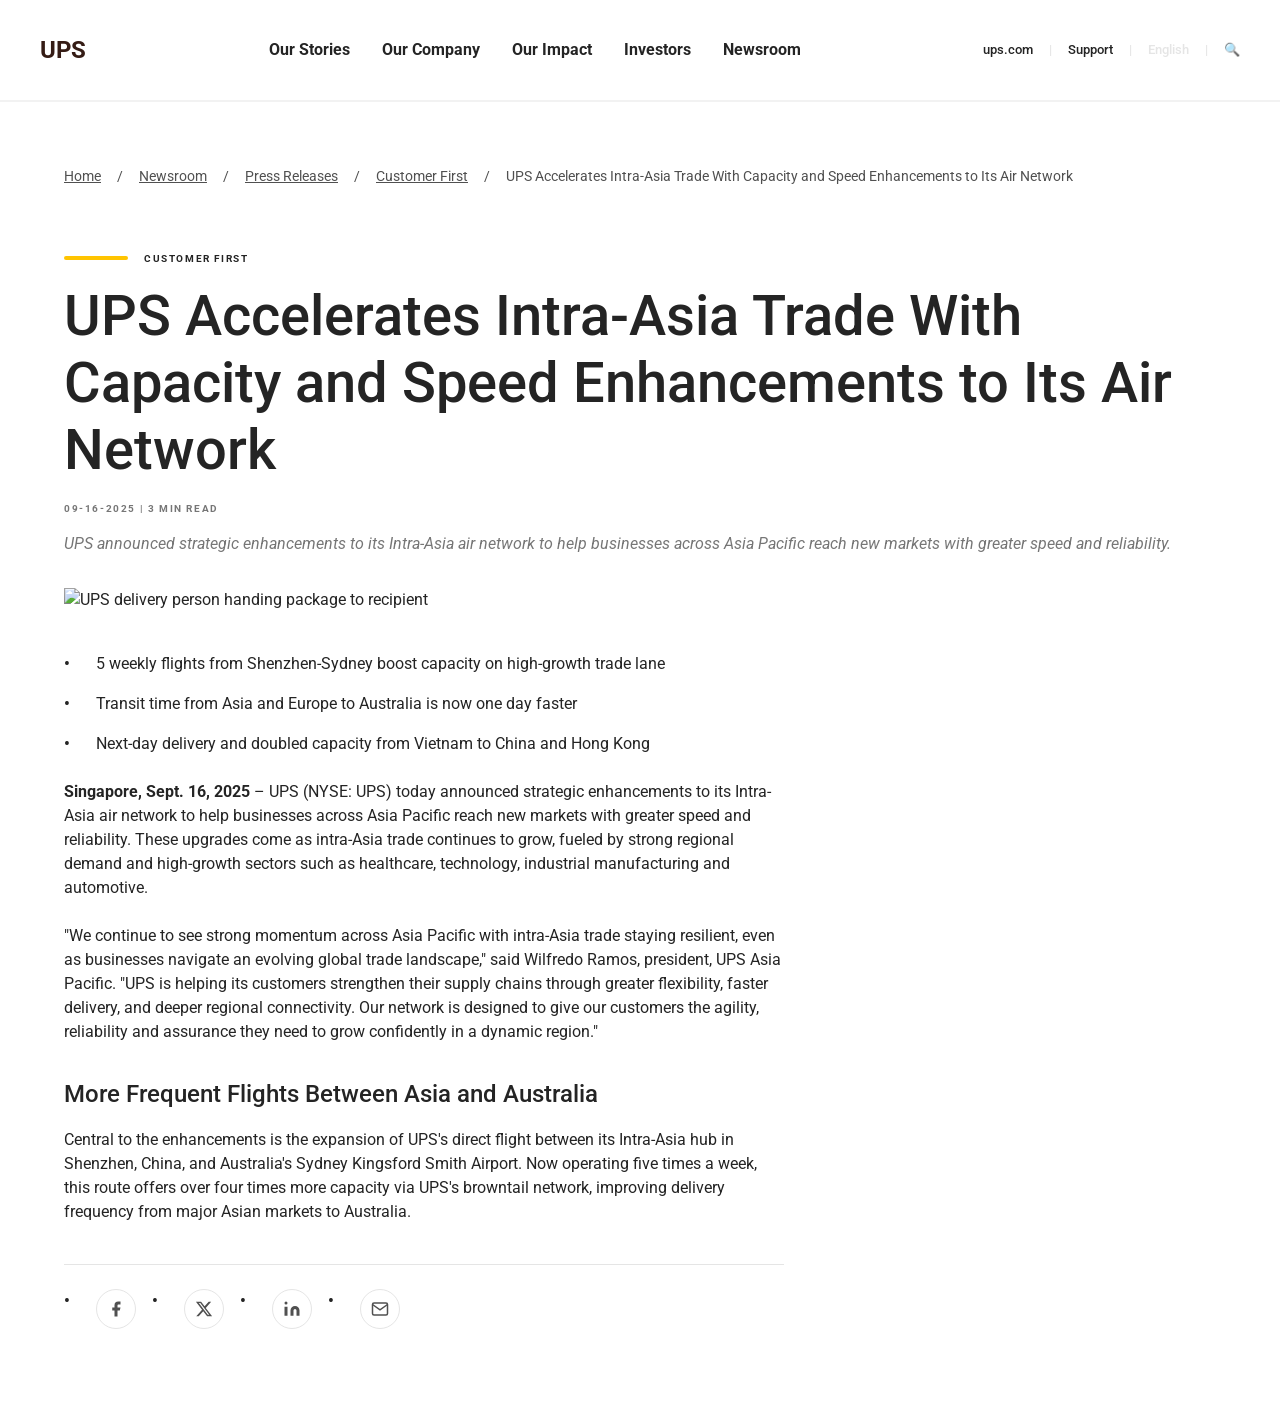
==== html/index.html @ bc6da92c "initial commit" ====
<!DOCTYPE html>
<html lang="en">
<head>
  <meta charset="UTF-8">
  <meta name="viewport" content="width=device-width, initial-scale=1">
  <title>UPS Accelerates Intra-Asia Trade With Capacity and Speed Enhancements to Its Air Network</title>
  <link rel="preconnect" href="https://fonts.googleapis.com">
  <link rel="preconnect" href="https://fonts.gstatic.com" crossorigin>
  <link href="https://fonts.googleapis.com/css2?family=Roboto:wght@400;500;700&display=swap" rel="stylesheet">
  <style>
    :root {
      --bg: #fff;
      --light: #f2f2f2;
      --text: #242424;
      --muted: #767676;
      --dark: #505050;
      --link: #426da9;
      --gold: #ffc400;
      --border: #e5e5e5;
      --max-width: 1200px;
      --spacing-s: 16px;
      --spacing-m: 24px;
      --spacing-l: 32px;
      --spacing-xl: 40px;
      --spacing-4xl: 80px;
    }

    * { box-sizing: border-box; }
    body {
      margin: 0;
      font-family: 'Roboto', sans-serif;
      font-size: 16px;
      line-height: 1.5;
      color: var(--text);
    }

    /* Header */
    .header {
      background: var(--bg);
      border-bottom: 2px solid var(--light);
      padding: 0 var(--spacing-m);
    }
    .header-inner {
      max-width: var(--max-width);
      margin: 0 auto;
      display: flex;
      align-items: center;
      justify-content: space-between;
      height: 100px;
    }
    .logo-link { text-decoration: none; color: inherit; display: flex; align-items: center; }
    .header-logo { height: 60px; display: block; }
    .logo-fallback { font-family: inherit; min-height: 60px; align-items: center; }
    .nav-main {
      display: flex;
      gap: var(--spacing-l);
      list-style: none;
      margin: 0;
      padding: 0;
      font-weight: 700;
      font-size: 16px;
    }
    .nav-main a {
      color: inherit;
      text-decoration: none;
    }
    .nav-main a:hover { color: var(--link); }
    .nav-tools {
      display: flex;
      align-items: center;
      gap: var(--spacing-s);
      font-size: 13px;
      font-weight: 500;
    }
    .nav-tools a { color: var(--text); text-decoration: none; }
    .nav-tools a:hover { color: var(--link); }
    .nav-tools span { color: var(--border); }

    /* Main content */
    main {
      max-width: var(--max-width);
      margin: 0 auto;
      padding: var(--spacing-l) var(--spacing-m) var(--spacing-4xl);
    }

    /* Breadcrumb */
    .breadcrumb {
      padding: var(--spacing-l) 0 var(--spacing-s);
      font-size: 14px;
      color: var(--dark);
    }
    .breadcrumb ol {
      list-style: none;
      margin: 0;
      padding: 0;
      display: flex;
      flex-wrap: wrap;
      align-items: center;
      gap: 0;
    }
    .breadcrumb li + li::before {
      content: '/';
      margin: 0 var(--spacing-s);
      color: var(--dark);
    }
    .breadcrumb a { color: var(--dark); text-decoration: underline; }
    .breadcrumb .active { color: var(--dark); }

    /* Article header */
    .article-header {
      margin-top: var(--spacing-xl);
    }
    .article-eyebrow {
      margin-bottom: var(--spacing-s);
    }
    .article-eyebrow a {
      display: inline-flex;
      align-items: center;
      gap: var(--spacing-s);
      font-size: 10px;
      font-weight: 700;
      letter-spacing: 1.6px;
      text-transform: uppercase;
      color: var(--text);
      text-decoration: none;
    }
    .article-eyebrow a::before {
      content: '';
      width: 64px;
      height: 4px;
      background: var(--gold);
      border-radius: 5px;
    }
    .article-title {
      font-size: 56px;
      font-weight: 500;
      line-height: 1.2;
      margin: 0 0 var(--spacing-s);
    }
    .article-byline {
      font-size: 10px;
      font-weight: 700;
      letter-spacing: 1.6px;
      text-transform: uppercase;
      color: var(--muted);
      margin-bottom: var(--spacing-s);
    }
    .article-subtitle {
      font-size: 16px;
      font-style: italic;
      color: var(--muted);
      margin-bottom: var(--spacing-l);
    }
    .article-hero {
      margin-top: var(--spacing-l);
    }
    .article-hero img {
      width: 100%;
      height: auto;
      display: block;
    }

    /* Article body */
    .article-body {
      margin-top: var(--spacing-xl);
      max-width: 720px;
    }
    .article-body ul {
      list-style: none;
      padding: 0;
      margin: 0 0 var(--spacing-m);
    }
    .article-body ul li {
      position: relative;
      padding-left: var(--spacing-l);
      margin-bottom: var(--spacing-s);
    }
    .article-body ul li::before {
      content: '•';
      position: absolute;
      left: 0;
      font-weight: bold;
      color: var(--text);
    }
    .article-body p {
      margin: 0 0 var(--spacing-m);
    }
    .article-body h3 {
      font-size: 24px;
      font-weight: 500;
      margin: var(--spacing-l) 0 var(--spacing-s);
    }
    .article-body a {
      color: var(--link);
      text-decoration: none;
    }
    .article-body a:hover { text-decoration: underline; }

    /* Social share */
    .social-share {
      margin-top: var(--spacing-xl);
      padding-top: var(--spacing-m);
      border-top: 1px solid var(--border);
    }
    .social-share ul {
      list-style: none;
      margin: 0;
      padding: 0;
      display: flex;
      gap: var(--spacing-s);
    }
    .social-share a {
      display: flex;
      align-items: center;
      justify-content: center;
      width: 40px;
      height: 40px;
      border-radius: 50%;
      border: 1px solid var(--border);
      color: var(--dark);
      text-decoration: none;
    }
    .social-share svg { flex-shrink: 0; }
    .social-share a:hover {
      background: var(--light);
      color: var(--text);
    }

    @media (max-width: 991px) {
      .breadcrumb { display: none; }
      .article-title { font-size: 36px; line-height: 1.2; }
      .nav-main { display: none; }
    }
  </style>
</head>
<body>
  <header class="header">
    <div class="header-inner">
      <a href="/" aria-label="UPS Home" class="logo-link">
        <img class="header-logo" src="https://about.ups.com/content/dam/upsstories/images/ups-logo.svg" alt="UPS" onerror="this.style.display='none'; this.nextElementSibling.style.display='flex';">
        <span class="logo-fallback" style="display:none; align-items:center; font-weight:700; font-size:24px; color:#351c15;">UPS</span>
      </a>
      <nav>
        <ul class="nav-main">
          <li><a href="/our-stories">Our Stories</a></li>
          <li><a href="/our-company">Our Company</a></li>
          <li><a href="/our-impact">Our Impact</a></li>
          <li><a href="/investors">Investors</a></li>
          <li><a href="/newsroom">Newsroom</a></li>
        </ul>
      </nav>
      <div class="nav-tools">
        <a href="https://www.ups.com">ups.com</a>
        <span>|</span>
        <a href="/support">Support</a>
        <span>|</span>
        <span>English</span>
        <span>|</span>
        <a href="/search" aria-label="Search">🔍</a>
      </div>
    </div>
  </header>

  <main>
    <nav class="breadcrumb" aria-label="Breadcrumb">
      <ol>
        <li><a href="/">Home</a></li>
        <li><a href="/newsroom">Newsroom</a></li>
        <li><a href="/newsroom/press-releases">Press Releases</a></li>
        <li><a href="/newsroom/press-releases/customer-first">Customer First</a></li>
        <li class="active">UPS Accelerates Intra-Asia Trade With Capacity and Speed Enhancements to Its Air Network</li>
      </ol>
    </nav>

    <article>
      <header class="article-header">
        <div class="article-eyebrow">
          <a href="/newsroom/press-releases/customer-first">Customer First</a>
        </div>
        <h1 class="article-title">UPS Accelerates Intra-Asia Trade With Capacity and Speed Enhancements to Its Air Network</h1>
        <p class="article-byline">09-16-2025 | 3 Min Read</p>
        <p class="article-subtitle">UPS announced strategic enhancements to its Intra-Asia air network to help businesses across Asia Pacific reach new markets with greater speed and reliability.</p>
        <div class="article-hero">
          <img src="https://about.ups.com/content/dam/upsstories/images/newsroom/press-releases/customer-first/ups-accelerates-intra-asia-trade-with-capacity-and-speed-enhancements-to-its-air-network/HK9240-1440x752.jpg" alt="UPS delivery person handing package to recipient">
        </div>
      </header>

      <div class="article-body">
        <ul>
          <li>5 weekly flights from Shenzhen-Sydney boost capacity on high-growth trade lane</li>
          <li>Transit time from Asia and Europe to Australia is now one day faster</li>
          <li>Next-day delivery and doubled capacity from Vietnam to China and Hong Kong</li>
        </ul>

        <p><strong>Singapore, Sept. 16, 2025</strong> – UPS (NYSE: UPS) today announced strategic enhancements to its Intra-Asia air network to help businesses across Asia Pacific reach new markets with greater speed and reliability. These upgrades come as intra-Asia trade continues to grow, fueled by strong regional demand and high-growth sectors such as healthcare, technology, industrial manufacturing and automotive.</p>

        <p>"We continue to see strong momentum across Asia Pacific with intra-Asia trade staying resilient, even as businesses navigate an evolving global trade landscape," said Wilfredo Ramos, president, UPS Asia Pacific. "UPS is helping its customers strengthen their supply chains through greater flexibility, faster delivery, and deeper regional connectivity. Our network is designed to give our customers the agility, reliability and assurance they need to grow confidently in a dynamic region."</p>

        <h3>More Frequent Flights Between Asia and Australia</h3>
        <p>Central to the enhancements is the expansion of UPS's direct flight between its Intra-Asia hub in Shenzhen, China, and Australia's Sydney Kingsford Smith Airport. Now operating five times a week, this route offers over four times more capacity via UPS's browntail network, improving delivery frequency from major Asian markets to Australia.</p>

        <div class="social-share">
          <ul>
            <li><a href="#" aria-label="Share on Facebook" class="icon-facebook">
              <svg xmlns="http://www.w3.org/2000/svg" width="18" height="18" viewBox="0 0 24 24" fill="currentColor"><path d="M18 2h-3a5 5 0 0 0-5 5v3H7v4h3v8h4v-8h3l1-4h-4V7a1 1 0 0 1 1-1h3z"/></svg>
            </a></li>
            <li><a href="#" aria-label="Share on X" class="icon-x">
              <svg xmlns="http://www.w3.org/2000/svg" width="18" height="18" viewBox="0 0 24 24" fill="currentColor"><path d="M18.244 2.25h3.308l-7.227 8.26 8.502 11.24H16.17l-5.214-6.817L4.99 21.75H1.68l7.73-8.835L1.254 2.25H8.08l4.713 6.231zm-1.161 17.52h1.833L7.084 4.126H5.117z"/></svg>
            </a></li>
            <li><a href="#" aria-label="Share on LinkedIn" class="icon-linkedin">
              <svg xmlns="http://www.w3.org/2000/svg" width="18" height="18" viewBox="0 0 24 24" fill="currentColor"><path d="M16 8a6 6 0 0 1 6 6v7h-4v-7a2 2 0 0 0-2-2 2 2 0 0 0-2 2v7h-4v-7a6 6 0 0 1 6-6zM2 9h4v12H2zM4 6a2 2 0 1 0 0-4 2 2 0 0 0 0 4z"/></svg>
            </a></li>
            <li><a href="#" aria-label="Share via email" class="icon-email">
              <svg xmlns="http://www.w3.org/2000/svg" width="18" height="18" viewBox="0 0 24 24" fill="none" stroke="currentColor" stroke-width="2"><path d="M4 4h16c1.1 0 2 .9 2 2v12c0 1.1-.9 2-2 2H4c-1.1 0-2-.9-2-2V6c0-1.1.9-2 2-2z"/><polyline points="22,6 12,13 2,6"/></svg>
            </a></li>
          </ul>
        </div>
      </div>
    </article>
  </main>
</body>
</html>
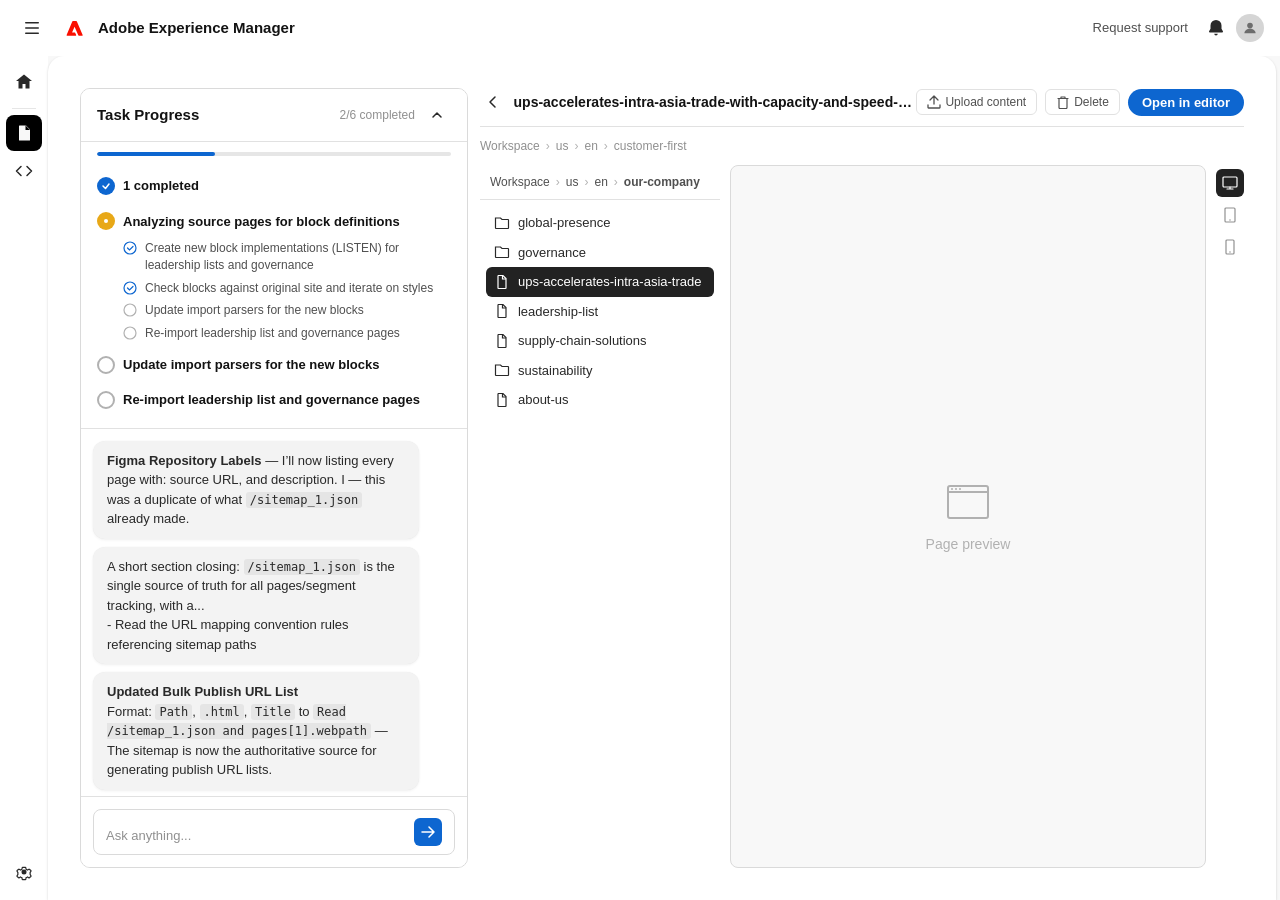
==== commit 27c7686d: "Update 2 files Automated migration updates generated by Experience Modernization Agent.  Changed fil" ====
--- a/html/index.html
+++ b/html/index.html
@@ -2,321 +2,976 @@
 <html lang="en">
 <head>
   <meta charset="UTF-8">
-  <meta name="viewport" content="width=device-width, initial-scale=1">
-  <title>UPS Accelerates Intra-Asia Trade With Capacity and Speed Enhancements to Its Air Network</title>
-  <link rel="preconnect" href="https://fonts.googleapis.com">
-  <link rel="preconnect" href="https://fonts.gstatic.com" crossorigin>
-  <link href="https://fonts.googleapis.com/css2?family=Roboto:wght@400;500;700&display=swap" rel="stylesheet">
+  <meta name="viewport" content="width=device-width, initial-scale=1.0">
+  <title>Adobe Experience Manager</title>
   <style>
+    /* ======================================================
+       ExMod Console UI Prototype
+       Spectrum design tokens + shell layout
+       ====================================================== */
+
+    /* --- Spectrum Design Tokens (Light Theme) --- */
     :root {
-      --bg: #fff;
-      --light: #f2f2f2;
-      --text: #242424;
-      --muted: #767676;
-      --dark: #505050;
-      --link: #426da9;
-      --gold: #ffc400;
-      --border: #e5e5e5;
-      --max-width: 1200px;
-      --spacing-s: 16px;
-      --spacing-m: 24px;
-      --spacing-l: 32px;
-      --spacing-xl: 40px;
-      --spacing-4xl: 80px;
-    }
-
-    * { box-sizing: border-box; }
-    body {
-      margin: 0;
-      font-family: 'Roboto', sans-serif;
-      font-size: 16px;
+      /* Gray scale */
+      --spectrum-gray-50: #fff;
+      --spectrum-gray-75: #fdfdfd;
+      --spectrum-gray-100: #f8f8f8;
+      --spectrum-gray-200: #e6e6e6;
+      --spectrum-gray-300: #d5d5d5;
+      --spectrum-gray-400: #b1b1b1;
+      --spectrum-gray-500: #909090;
+      --spectrum-gray-600: #6d6d6d;
+      --spectrum-gray-700: #464646;
+      --spectrum-gray-800: #222;
+      --spectrum-gray-900: #000;
+
+      /* Semantic aliases */
+      --bg-default: var(--spectrum-gray-100);
+      --bg-surface: var(--spectrum-gray-50);
+      --text-primary: #292929;
+      --text-secondary: #505050;
+      --text-bold: #131313;
+      --text-muted: var(--spectrum-gray-500);
+      --border-default: #e1e1e1;
+      --border-light: #dadada;
+      --icon-primary: #292929;
+      --icon-muted: var(--spectrum-gray-600);
+
+      /* Accent */
+      --accent-blue: #0d66d0;
+      --accent-blue-hover: #0b5ab8;
+      --accent-blue-light: #e5f0fe;
+      --accent-blue-medium: #cbe2fe;
+
+      /* Chat */
+      --chat-ai-bg: #f3f3f3;
+      --chat-user-bg: #cbe2fe;
+      --task-completed-bg: #e5f0fe;
+
+      /* Font */
+      --font-sans: "Adobe Clean", "Source Sans Pro", -apple-system, BlinkMacSystemFont, "Segoe UI", Roboto, Ubuntu, "Trebuchet MS", "Lucida Grande", sans-serif;
+      --font-mono: "Source Code Pro", Monaco, Consolas, monospace;
+
+      /* Spacing */
+      --space-xs: 4px;
+      --space-sm: 8px;
+      --space-md: 12px;
+      --space-lg: 16px;
+      --space-xl: 24px;
+      --space-2xl: 32px;
+
+      /* Layout */
+      --header-height: 56px;
+      --nav-width: 48px;
+      --main-radius: 16px;
+    }
+
+    /* --- Reset --- */
+    *, *::before, *::after { box-sizing: border-box; margin: 0; padding: 0; }
+    html, body {
+      height: 100%;
+      overflow: hidden;
+      font-family: var(--font-sans);
+      font-size: 14px;
       line-height: 1.5;
-      color: var(--text);
-    }
-
-    /* Header */
-    .header {
-      background: var(--bg);
-      border-bottom: 2px solid var(--light);
-      padding: 0 var(--spacing-m);
-    }
-    .header-inner {
-      max-width: var(--max-width);
-      margin: 0 auto;
+      color: var(--text-primary);
+      background: var(--bg-default);
+      -webkit-font-smoothing: antialiased;
+    }
+
+    /* --- Utility --- */
+    .icon-btn {
+      display: inline-flex;
+      align-items: center;
+      justify-content: center;
+      width: 32px;
+      height: 32px;
+      border: none;
+      background: transparent;
+      cursor: pointer;
+      border-radius: 4px;
+      color: var(--icon-primary);
+      padding: 0;
+    }
+    .icon-btn:hover { background: rgba(0,0,0,0.06); }
+    .icon-btn svg { width: 20px; height: 20px; fill: currentColor; }
+
+    .icon-btn-sm {
+      display: inline-flex;
+      align-items: center;
+      justify-content: center;
+      width: 28px;
+      height: 28px;
+      border: none;
+      background: transparent;
+      cursor: pointer;
+      border-radius: 4px;
+      color: var(--icon-primary);
+      padding: 0;
+    }
+    .icon-btn-sm:hover { background: rgba(0,0,0,0.06); }
+    .icon-btn-sm svg { width: 16px; height: 16px; fill: currentColor; }
+
+    /* --- Layout Shell --- */
+    .exmod-root {
+      display: flex;
+      flex-direction: column;
+      height: 100vh;
+      background: var(--bg-default);
+    }
+
+    /* === GLOBAL HEADER === */
+    .exmod-header {
+      height: var(--header-height);
+      background: var(--bg-surface);
       display: flex;
       align-items: center;
       justify-content: space-between;
-      height: 100px;
-    }
-    .logo-link { text-decoration: none; color: inherit; display: flex; align-items: center; }
-    .header-logo { height: 60px; display: block; }
-    .logo-fallback { font-family: inherit; min-height: 60px; align-items: center; }
-    .nav-main {
-      display: flex;
-      gap: var(--spacing-l);
-      list-style: none;
-      margin: 0;
-      padding: 0;
+      padding: 0 var(--space-lg);
+      flex-shrink: 0;
+      z-index: 100;
+    }
+    .header-left {
+      display: flex;
+      align-items: center;
+      gap: 12px;
+    }
+    .header-brand {
+      display: flex;
+      align-items: center;
+      gap: 10px;
+    }
+    .header-brand .adobe-logo {
+      width: 28px;
+      height: 27px;
+      flex-shrink: 0;
+    }
+    .header-title {
+      font-size: 15px;
       font-weight: 700;
-      font-size: 16px;
-    }
-    .nav-main a {
-      color: inherit;
+      color: var(--text-bold);
+      white-space: nowrap;
+    }
+    .header-right {
+      display: flex;
+      align-items: center;
+      gap: 4px;
+    }
+    .header-right .request-support {
+      font-size: 13px;
+      color: var(--text-secondary);
       text-decoration: none;
-    }
-    .nav-main a:hover { color: var(--link); }
-    .nav-tools {
-      display: flex;
-      align-items: center;
-      gap: var(--spacing-s);
+      margin-right: 8px;
+      white-space: nowrap;
+    }
+    .header-right .request-support:hover { text-decoration: underline; }
+    .user-avatar {
+      width: 28px;
+      height: 28px;
+      border-radius: 50%;
+      background: var(--spectrum-gray-300);
+      display: inline-flex;
+      align-items: center;
+      justify-content: center;
+      overflow: hidden;
+    }
+    .user-avatar svg { width: 16px; height: 16px; fill: var(--spectrum-gray-600); }
+
+    /* === SHELL: NAV + MAIN === */
+    .exmod-shell {
+      display: flex;
+      flex: 1;
+      min-height: 0;
+      padding: 0 0 0 0;
+    }
+
+    /* === LEFT NAV SIDEBAR === */
+    .exmod-nav {
+      width: var(--nav-width);
+      flex-shrink: 0;
+      display: flex;
+      flex-direction: column;
+      align-items: center;
+      padding: 8px 0;
+      background: var(--bg-surface);
+    }
+    .nav-item {
+      display: flex;
+      align-items: center;
+      justify-content: center;
+      width: 36px;
+      height: 36px;
+      border-radius: 8px;
+      cursor: pointer;
+      color: var(--icon-primary);
+      text-decoration: none;
+      margin-bottom: 2px;
+      position: relative;
+    }
+    .nav-item:hover { background: rgba(0,0,0,0.06); }
+    .nav-item svg { width: 20px; height: 20px; fill: currentColor; }
+    .nav-item.nav-selected {
+      background: var(--spectrum-gray-900);
+      color: var(--spectrum-gray-100);
+    }
+    .nav-item.nav-selected:hover { background: var(--spectrum-gray-800); }
+    .nav-separator {
+      width: 24px;
+      height: 1px;
+      background: var(--spectrum-gray-200);
+      margin: 6px 0;
+    }
+    .nav-spacer { flex: 1; }
+    .nav-section-label {
+      font-size: 9px;
+      font-weight: 600;
+      text-transform: uppercase;
+      letter-spacing: 0.5px;
+      color: var(--text-muted);
+      margin-bottom: 4px;
+      writing-mode: vertical-rl;
+      display: none; /* hidden in collapsed state */
+    }
+
+    /* === MAIN CONTENT AREA === */
+    .exmod-main {
+      flex: 1;
+      min-width: 0;
+      background: var(--bg-surface);
+      border-radius: var(--main-radius) var(--main-radius) 0 0;
+      box-shadow: rgba(0,0,0,0.12) 0px 1px 3px 0px, rgba(0,0,0,0.06) 0px 1px 2px 0px;
+      overflow: hidden;
+      margin-right: 4px;
+      display: flex;
+      flex-direction: column;
+    }
+
+    /* === GRID: CHAT + PREVIEW === */
+    .exmod-grid {
+      display: grid;
+      grid-template-columns: minmax(380px, 33.33%) 1fr;
+      grid-template-rows: 1fr;
+      column-gap: 12px;
+      height: 100%;
+      padding: var(--space-2xl);
+      overflow: hidden;
+    }
+
+    /* === TASK PROGRESS PANEL (Left) === */
+    .exmod-chat {
+      min-width: 0;
+      display: flex;
+      flex-direction: column;
+      overflow: hidden;
+    }
+    .chat-container {
+      display: flex;
+      flex-direction: column;
+      height: 100%;
+      border: 1px solid var(--border-light);
+      border-radius: 10px;
+      overflow: hidden;
+      position: relative;
+      background: var(--bg-surface);
+    }
+
+    /* Task Progress Header */
+    .chat-header {
+      padding: 12px 16px;
+      display: flex;
+      align-items: center;
+      justify-content: space-between;
+      border-bottom: 1px solid var(--border-default);
+      flex-shrink: 0;
+      background: var(--bg-surface);
+      z-index: 5;
+    }
+    .chat-header h3 {
+      font-size: 15px;
+      font-weight: 700;
+      color: var(--text-bold);
+    }
+    .chat-header-right {
+      display: flex;
+      align-items: center;
+      gap: 8px;
+    }
+    .completed-count {
+      font-size: 12px;
+      color: var(--text-muted);
+      font-weight: 500;
+    }
+
+    /* Progress Bar */
+    .progress-bar-wrap {
+      padding: 0 16px;
+      flex-shrink: 0;
+      margin-top: 10px;
+      margin-bottom: 6px;
+    }
+    .progress-bar {
+      height: 4px;
+      background: var(--spectrum-gray-200);
+      border-radius: 4px;
+      overflow: hidden;
+    }
+    .progress-fill {
+      height: 100%;
+      background: var(--accent-blue);
+      border-radius: 4px;
+      transition: width 0.3s ease;
+    }
+
+    /* Task List */
+    .task-list {
+      padding: 8px 12px;
+      flex-shrink: 0;
+      border-bottom: 1px solid var(--border-default);
+    }
+    .task-section {
+      margin-bottom: 4px;
+    }
+    .task-section-header {
+      display: flex;
+      align-items: center;
+      gap: 8px;
+      padding: 6px 4px;
       font-size: 13px;
+      font-weight: 600;
+      color: var(--text-bold);
+      cursor: pointer;
+      border-radius: 6px;
+    }
+    .task-section-header:hover { background: rgba(0,0,0,0.03); }
+    .task-indicator {
+      width: 18px;
+      height: 18px;
+      border-radius: 50%;
+      display: inline-flex;
+      align-items: center;
+      justify-content: center;
+      flex-shrink: 0;
+    }
+    .task-indicator.completed {
+      background: var(--accent-blue);
+    }
+    .task-indicator.completed svg { width: 10px; height: 10px; fill: #fff; }
+    .task-indicator.in-progress {
+      background: #e8a817;
+    }
+    .task-indicator.in-progress svg { width: 10px; height: 10px; fill: #fff; }
+    .task-indicator.pending {
+      border: 2px solid var(--spectrum-gray-400);
+      background: transparent;
+    }
+    .task-items {
+      padding-left: 30px;
+      margin-bottom: 4px;
+    }
+    .task-item {
+      display: flex;
+      align-items: flex-start;
+      gap: 8px;
+      padding: 3px 0;
+      font-size: 12px;
+      color: var(--text-secondary);
+      line-height: 1.4;
+    }
+    .task-item .check-icon {
+      width: 14px;
+      height: 14px;
+      flex-shrink: 0;
+      margin-top: 1px;
+    }
+    .task-item .check-icon.done { color: var(--accent-blue); }
+    .task-item .check-icon.pending { color: var(--spectrum-gray-400); }
+
+    /* Chat Messages Area */
+    .chat-messages {
+      flex: 1;
+      overflow-y: auto;
+      padding: 12px;
+      display: flex;
+      flex-direction: column;
+      gap: 8px;
+    }
+    .chat-msg {
+      padding: 10px 14px;
+      border-radius: 12px;
+      font-size: 13px;
+      line-height: 1.5;
+      max-width: 90%;
+      box-shadow: 0 1px 3px rgba(0,0,0,0.06), 0 0 1px rgba(0,0,0,0.08);
+    }
+    .chat-msg.ai {
+      background: var(--chat-ai-bg);
+      align-self: flex-start;
+      color: var(--text-primary);
+    }
+    .chat-msg.user {
+      background: var(--chat-user-bg);
+      align-self: flex-end;
+      color: var(--text-bold);
+    }
+    .chat-msg.system {
+      background: #fffbe6;
+      border: 1px solid #f0e4a6;
+      align-self: stretch;
+      max-width: 100%;
+      font-size: 12px;
+    }
+    .chat-msg strong { font-weight: 600; }
+    .chat-msg code {
+      font-family: var(--font-mono);
+      font-size: 12px;
+      background: rgba(0,0,0,0.06);
+      padding: 1px 4px;
+      border-radius: 3px;
+    }
+
+    /* Chat Input */
+    .chat-input {
+      padding: 12px;
+      border-top: 1px solid var(--border-default);
+      flex-shrink: 0;
+      background: var(--bg-surface);
+    }
+    .chat-input-wrap {
+      display: flex;
+      align-items: flex-end;
+      gap: 8px;
+      border: 1px solid var(--border-light);
+      border-radius: 8px;
+      padding: 8px 12px;
+      background: var(--bg-surface);
+    }
+    .chat-input-wrap:focus-within { border-color: var(--accent-blue); }
+    .chat-input textarea {
+      flex: 1;
+      border: none;
+      outline: none;
+      resize: none;
+      font-family: var(--font-sans);
+      font-size: 13px;
+      line-height: 1.5;
+      color: var(--text-primary);
+      background: transparent;
+      min-height: 20px;
+      max-height: 100px;
+    }
+    .chat-input textarea::placeholder { color: var(--text-muted); }
+    .chat-send-btn {
+      width: 28px;
+      height: 28px;
+      border: none;
+      background: var(--accent-blue);
+      border-radius: 6px;
+      cursor: pointer;
+      display: flex;
+      align-items: center;
+      justify-content: center;
+      flex-shrink: 0;
+    }
+    .chat-send-btn svg { width: 14px; height: 14px; fill: #fff; }
+    .chat-send-btn:hover { background: var(--accent-blue-hover); }
+
+    /* === PREVIEW PANEL (Right) === */
+    .exmod-preview {
+      min-width: 0;
+      display: flex;
+      flex-direction: column;
+      overflow: hidden;
+    }
+
+    /* Preview Toolbar */
+    .preview-toolbar {
+      display: flex;
+      align-items: center;
+      justify-content: space-between;
+      padding: 0 0 10px 0;
+      flex-shrink: 0;
+    }
+    .toolbar-left {
+      display: flex;
+      align-items: center;
+      gap: 8px;
+      min-width: 0;
+    }
+    .page-title {
+      font-size: 14px;
+      font-weight: 700;
+      color: var(--text-bold);
+      white-space: nowrap;
+      overflow: hidden;
+      text-overflow: ellipsis;
+    }
+    .toolbar-right {
+      display: flex;
+      align-items: center;
+      gap: 8px;
+      flex-shrink: 0;
+    }
+    .btn-accent {
+      display: inline-flex;
+      align-items: center;
+      gap: 6px;
+      padding: 6px 14px;
+      background: var(--accent-blue);
+      color: #fff;
+      border: none;
+      border-radius: 16px;
+      font-size: 13px;
+      font-weight: 600;
+      cursor: pointer;
+      white-space: nowrap;
+      font-family: var(--font-sans);
+    }
+    .btn-accent:hover { background: var(--accent-blue-hover); }
+    .btn-ghost {
+      display: inline-flex;
+      align-items: center;
+      gap: 4px;
+      padding: 5px 10px;
+      background: transparent;
+      color: var(--text-secondary);
+      border: 1px solid var(--border-default);
+      border-radius: 6px;
+      font-size: 12px;
       font-weight: 500;
-    }
-    .nav-tools a { color: var(--text); text-decoration: none; }
-    .nav-tools a:hover { color: var(--link); }
-    .nav-tools span { color: var(--border); }
-
-    /* Main content */
-    main {
-      max-width: var(--max-width);
-      margin: 0 auto;
-      padding: var(--spacing-l) var(--spacing-m) var(--spacing-4xl);
-    }
-
-    /* Breadcrumb */
-    .breadcrumb {
-      padding: var(--spacing-l) 0 var(--spacing-s);
+      cursor: pointer;
+      white-space: nowrap;
+      font-family: var(--font-sans);
+    }
+    .btn-ghost:hover { background: rgba(0,0,0,0.04); }
+    .btn-ghost svg { width: 14px; height: 14px; fill: currentColor; }
+
+    /* Toolbar separator */
+    .toolbar-sep {
+      width: 100%;
+      height: 1px;
+      background: var(--border-default);
+      margin-bottom: 10px;
+      flex-shrink: 0;
+    }
+
+    /* Preview breadcrumbs row */
+    .preview-breadcrumbs {
+      display: flex;
+      align-items: center;
+      gap: 4px;
+      padding: 0 0 10px 0;
+      font-size: 12px;
+      color: var(--text-muted);
+      flex-shrink: 0;
+    }
+    .preview-breadcrumbs span { cursor: pointer; }
+    .preview-breadcrumbs span:hover { color: var(--text-primary); text-decoration: underline; }
+    .breadcrumb-sep { color: var(--spectrum-gray-400); margin: 0 2px; cursor: default !important; }
+    .breadcrumb-sep:hover { text-decoration: none !important; color: var(--spectrum-gray-400) !important; }
+
+    /* Preview Content Area */
+    .preview-content {
+      display: flex;
+      flex: 1;
+      min-height: 0;
+      gap: 10px;
+    }
+
+    /* Document Tree Sidebar */
+    .document-tree {
+      width: 240px;
+      min-width: 150px;
+      flex-shrink: 0;
+      display: flex;
+      flex-direction: column;
+      overflow: hidden;
+    }
+    .tree-breadcrumbs {
+      display: flex;
+      align-items: center;
+      gap: 4px;
+      padding: 8px 10px;
+      font-size: 12px;
+      color: var(--text-muted);
+      border-bottom: 1px solid var(--border-default);
+      flex-shrink: 0;
+    }
+    .tree-breadcrumbs .crumb {
+      cursor: pointer;
+      color: var(--text-secondary);
+    }
+    .tree-breadcrumbs .crumb:hover { text-decoration: underline; }
+    .file-list {
+      flex: 1;
+      overflow-y: auto;
+      padding: 8px 6px;
+    }
+    .file-item {
+      display: flex;
+      align-items: center;
+      gap: 8px;
+      padding: 5px 8px;
+      border-radius: 6px;
+      cursor: pointer;
+      font-size: 13px;
+      color: var(--text-primary);
+    }
+    .file-item:hover { background: rgba(0,0,0,0.04); }
+    .file-item.selected {
+      background: var(--spectrum-gray-800);
+      color: var(--spectrum-gray-50);
+    }
+    .file-item svg { width: 16px; height: 16px; fill: currentColor; flex-shrink: 0; }
+
+    /* Iframe Container */
+    .iframe-container {
+      flex: 1;
+      min-width: 0;
+      border: 1px solid var(--border-light);
+      border-radius: 8px;
+      background: var(--spectrum-gray-100);
+      overflow: hidden;
+      position: relative;
+      display: flex;
+      align-items: center;
+      justify-content: center;
+    }
+    .iframe-placeholder {
+      color: var(--spectrum-gray-400);
       font-size: 14px;
-      color: var(--dark);
-    }
-    .breadcrumb ol {
-      list-style: none;
-      margin: 0;
-      padding: 0;
-      display: flex;
-      flex-wrap: wrap;
-      align-items: center;
-      gap: 0;
-    }
-    .breadcrumb li + li::before {
-      content: '/';
-      margin: 0 var(--spacing-s);
-      color: var(--dark);
-    }
-    .breadcrumb a { color: var(--dark); text-decoration: underline; }
-    .breadcrumb .active { color: var(--dark); }
-
-    /* Article header */
-    .article-header {
-      margin-top: var(--spacing-xl);
-    }
-    .article-eyebrow {
-      margin-bottom: var(--spacing-s);
-    }
-    .article-eyebrow a {
-      display: inline-flex;
-      align-items: center;
-      gap: var(--spacing-s);
-      font-size: 10px;
-      font-weight: 700;
-      letter-spacing: 1.6px;
-      text-transform: uppercase;
-      color: var(--text);
-      text-decoration: none;
-    }
-    .article-eyebrow a::before {
-      content: '';
-      width: 64px;
-      height: 4px;
-      background: var(--gold);
-      border-radius: 5px;
-    }
-    .article-title {
-      font-size: 56px;
-      font-weight: 500;
-      line-height: 1.2;
-      margin: 0 0 var(--spacing-s);
-    }
-    .article-byline {
-      font-size: 10px;
-      font-weight: 700;
-      letter-spacing: 1.6px;
-      text-transform: uppercase;
-      color: var(--muted);
-      margin-bottom: var(--spacing-s);
-    }
-    .article-subtitle {
-      font-size: 16px;
-      font-style: italic;
-      color: var(--muted);
-      margin-bottom: var(--spacing-l);
-    }
-    .article-hero {
-      margin-top: var(--spacing-l);
-    }
-    .article-hero img {
-      width: 100%;
-      height: auto;
+      text-align: center;
+    }
+    .iframe-placeholder svg {
+      width: 48px;
+      height: 48px;
+      fill: var(--spectrum-gray-300);
+      margin-bottom: 8px;
       display: block;
-    }
-
-    /* Article body */
-    .article-body {
-      margin-top: var(--spacing-xl);
-      max-width: 720px;
-    }
-    .article-body ul {
-      list-style: none;
-      padding: 0;
-      margin: 0 0 var(--spacing-m);
-    }
-    .article-body ul li {
-      position: relative;
-      padding-left: var(--spacing-l);
-      margin-bottom: var(--spacing-s);
-    }
-    .article-body ul li::before {
-      content: '•';
-      position: absolute;
-      left: 0;
-      font-weight: bold;
-      color: var(--text);
-    }
-    .article-body p {
-      margin: 0 0 var(--spacing-m);
-    }
-    .article-body h3 {
-      font-size: 24px;
-      font-weight: 500;
-      margin: var(--spacing-l) 0 var(--spacing-s);
-    }
-    .article-body a {
-      color: var(--link);
-      text-decoration: none;
-    }
-    .article-body a:hover { text-decoration: underline; }
-
-    /* Social share */
-    .social-share {
-      margin-top: var(--spacing-xl);
-      padding-top: var(--spacing-m);
-      border-top: 1px solid var(--border);
-    }
-    .social-share ul {
-      list-style: none;
-      margin: 0;
-      padding: 0;
-      display: flex;
-      gap: var(--spacing-s);
-    }
-    .social-share a {
+      margin-left: auto;
+      margin-right: auto;
+    }
+
+    /* Viewport Toggles */
+    .viewport-toggles {
+      display: flex;
+      flex-direction: column;
+      gap: 4px;
+      padding-top: 4px;
+      flex-shrink: 0;
+    }
+    .viewport-btn {
+      width: 28px;
+      height: 28px;
+      border: none;
+      background: transparent;
+      border-radius: 6px;
+      cursor: pointer;
       display: flex;
       align-items: center;
       justify-content: center;
-      width: 40px;
-      height: 40px;
-      border-radius: 50%;
-      border: 1px solid var(--border);
-      color: var(--dark);
-      text-decoration: none;
-    }
-    .social-share svg { flex-shrink: 0; }
-    .social-share a:hover {
-      background: var(--light);
-      color: var(--text);
-    }
-
-    @media (max-width: 991px) {
-      .breadcrumb { display: none; }
-      .article-title { font-size: 36px; line-height: 1.2; }
-      .nav-main { display: none; }
-    }
+      color: var(--spectrum-gray-500);
+    }
+    .viewport-btn:hover { background: rgba(0,0,0,0.06); color: var(--text-primary); }
+    .viewport-btn.active {
+      background: var(--spectrum-gray-800);
+      color: var(--spectrum-gray-50);
+    }
+    .viewport-btn svg { width: 16px; height: 16px; fill: currentColor; }
   </style>
 </head>
 <body>
-  <header class="header">
-    <div class="header-inner">
-      <a href="/" aria-label="UPS Home" class="logo-link">
-        <img class="header-logo" src="https://about.ups.com/content/dam/upsstories/images/ups-logo.svg" alt="UPS" onerror="this.style.display='none'; this.nextElementSibling.style.display='flex';">
-        <span class="logo-fallback" style="display:none; align-items:center; font-weight:700; font-size:24px; color:#351c15;">UPS</span>
-      </a>
-      <nav>
-        <ul class="nav-main">
-          <li><a href="/our-stories">Our Stories</a></li>
-          <li><a href="/our-company">Our Company</a></li>
-          <li><a href="/our-impact">Our Impact</a></li>
-          <li><a href="/investors">Investors</a></li>
-          <li><a href="/newsroom">Newsroom</a></li>
-        </ul>
-      </nav>
-      <div class="nav-tools">
-        <a href="https://www.ups.com">ups.com</a>
-        <span>|</span>
-        <a href="/support">Support</a>
-        <span>|</span>
-        <span>English</span>
-        <span>|</span>
-        <a href="/search" aria-label="Search">🔍</a>
-      </div>
-    </div>
-  </header>
-
-  <main>
-    <nav class="breadcrumb" aria-label="Breadcrumb">
-      <ol>
-        <li><a href="/">Home</a></li>
-        <li><a href="/newsroom">Newsroom</a></li>
-        <li><a href="/newsroom/press-releases">Press Releases</a></li>
-        <li><a href="/newsroom/press-releases/customer-first">Customer First</a></li>
-        <li class="active">UPS Accelerates Intra-Asia Trade With Capacity and Speed Enhancements to Its Air Network</li>
-      </ol>
-    </nav>
-
-    <article>
-      <header class="article-header">
-        <div class="article-eyebrow">
-          <a href="/newsroom/press-releases/customer-first">Customer First</a>
-        </div>
-        <h1 class="article-title">UPS Accelerates Intra-Asia Trade With Capacity and Speed Enhancements to Its Air Network</h1>
-        <p class="article-byline">09-16-2025 | 3 Min Read</p>
-        <p class="article-subtitle">UPS announced strategic enhancements to its Intra-Asia air network to help businesses across Asia Pacific reach new markets with greater speed and reliability.</p>
-        <div class="article-hero">
-          <img src="https://about.ups.com/content/dam/upsstories/images/newsroom/press-releases/customer-first/ups-accelerates-intra-asia-trade-with-capacity-and-speed-enhancements-to-its-air-network/HK9240-1440x752.jpg" alt="UPS delivery person handing package to recipient">
-        </div>
-      </header>
-
-      <div class="article-body">
-        <ul>
-          <li>5 weekly flights from Shenzhen-Sydney boost capacity on high-growth trade lane</li>
-          <li>Transit time from Asia and Europe to Australia is now one day faster</li>
-          <li>Next-day delivery and doubled capacity from Vietnam to China and Hong Kong</li>
-        </ul>
-
-        <p><strong>Singapore, Sept. 16, 2025</strong> – UPS (NYSE: UPS) today announced strategic enhancements to its Intra-Asia air network to help businesses across Asia Pacific reach new markets with greater speed and reliability. These upgrades come as intra-Asia trade continues to grow, fueled by strong regional demand and high-growth sectors such as healthcare, technology, industrial manufacturing and automotive.</p>
-
-        <p>"We continue to see strong momentum across Asia Pacific with intra-Asia trade staying resilient, even as businesses navigate an evolving global trade landscape," said Wilfredo Ramos, president, UPS Asia Pacific. "UPS is helping its customers strengthen their supply chains through greater flexibility, faster delivery, and deeper regional connectivity. Our network is designed to give our customers the agility, reliability and assurance they need to grow confidently in a dynamic region."</p>
-
-        <h3>More Frequent Flights Between Asia and Australia</h3>
-        <p>Central to the enhancements is the expansion of UPS's direct flight between its Intra-Asia hub in Shenzhen, China, and Australia's Sydney Kingsford Smith Airport. Now operating five times a week, this route offers over four times more capacity via UPS's browntail network, improving delivery frequency from major Asian markets to Australia.</p>
-
-        <div class="social-share">
-          <ul>
-            <li><a href="#" aria-label="Share on Facebook" class="icon-facebook">
-              <svg xmlns="http://www.w3.org/2000/svg" width="18" height="18" viewBox="0 0 24 24" fill="currentColor"><path d="M18 2h-3a5 5 0 0 0-5 5v3H7v4h3v8h4v-8h3l1-4h-4V7a1 1 0 0 1 1-1h3z"/></svg>
-            </a></li>
-            <li><a href="#" aria-label="Share on X" class="icon-x">
-              <svg xmlns="http://www.w3.org/2000/svg" width="18" height="18" viewBox="0 0 24 24" fill="currentColor"><path d="M18.244 2.25h3.308l-7.227 8.26 8.502 11.24H16.17l-5.214-6.817L4.99 21.75H1.68l7.73-8.835L1.254 2.25H8.08l4.713 6.231zm-1.161 17.52h1.833L7.084 4.126H5.117z"/></svg>
-            </a></li>
-            <li><a href="#" aria-label="Share on LinkedIn" class="icon-linkedin">
-              <svg xmlns="http://www.w3.org/2000/svg" width="18" height="18" viewBox="0 0 24 24" fill="currentColor"><path d="M16 8a6 6 0 0 1 6 6v7h-4v-7a2 2 0 0 0-2-2 2 2 0 0 0-2 2v7h-4v-7a6 6 0 0 1 6-6zM2 9h4v12H2zM4 6a2 2 0 1 0 0-4 2 2 0 0 0 0 4z"/></svg>
-            </a></li>
-            <li><a href="#" aria-label="Share via email" class="icon-email">
-              <svg xmlns="http://www.w3.org/2000/svg" width="18" height="18" viewBox="0 0 24 24" fill="none" stroke="currentColor" stroke-width="2"><path d="M4 4h16c1.1 0 2 .9 2 2v12c0 1.1-.9 2-2 2H4c-1.1 0-2-.9-2-2V6c0-1.1.9-2 2-2z"/><polyline points="22,6 12,13 2,6"/></svg>
-            </a></li>
-          </ul>
+  <div class="exmod-root">
+
+    <!-- ====== GLOBAL HEADER ====== -->
+    <header class="exmod-header">
+      <div class="header-left">
+        <button class="icon-btn" aria-label="Show navigation menu">
+          <svg viewBox="0 0 20 20" fill="currentColor">
+            <rect x="3" y="4" width="14" height="1.5" rx="0.75"/>
+            <rect x="3" y="9.25" width="14" height="1.5" rx="0.75"/>
+            <rect x="3" y="14.5" width="14" height="1.5" rx="0.75"/>
+          </svg>
+        </button>
+        <div class="header-brand">
+          <svg class="adobe-logo" viewBox="0 0 240 234" fill="none">
+            <path d="M192 179h-29a6 6 0 0 1-6-4l-31-72a1 1 0 0 0-2 0l-20 46a2 2 0 0 0 2 2h21a3 3 0 0 1 3 2l9 21a4 4 0 0 1-3 5H59a4 4 0 0 1-3-5l49-117a7 7 0 0 1 6-4h28a7 7 0 0 1 6 4l50 117a4 4 0 0 1-3 5Z" fill="#fa0f00"/>
+          </svg>
+          <h3 class="header-title">Adobe Experience Manager</h3>
         </div>
       </div>
-    </article>
-  </main>
+      <div class="header-right">
+        <a href="#" class="request-support">Request support</a>
+        <button class="icon-btn" aria-label="Notifications">
+          <svg viewBox="0 0 20 20" fill="currentColor">
+            <path d="M10 2a5.5 5.5 0 0 0-5.5 5.5v3.25L3.22 13.1a.75.75 0 0 0 .53 1.28h12.5a.75.75 0 0 0 .53-1.28L15.5 10.75V7.5A5.5 5.5 0 0 0 10 2zM8.25 15.75a1.75 1.75 0 1 0 3.5 0h-3.5z"/>
+          </svg>
+        </button>
+        <div class="user-avatar" aria-label="User menu">
+          <svg viewBox="0 0 20 20" fill="currentColor">
+            <circle cx="10" cy="7" r="3.5"/>
+            <path d="M3 16.5c0-3 3.13-5.5 7-5.5s7 2.5 7 5.5"/>
+          </svg>
+        </div>
+      </div>
+    </header>
+
+    <!-- ====== SHELL: NAV + MAIN ====== -->
+    <div class="exmod-shell">
+
+      <!-- ====== LEFT NAV SIDEBAR ====== -->
+      <nav class="exmod-nav" aria-label="Navigation">
+        <!-- Home -->
+        <a class="nav-item" aria-label="Home" title="Home">
+          <svg viewBox="0 0 20 20"><path d="M10 2.5L2 9h2.5v7.5h4V12h3v4.5h4V9H18L10 2.5z"/></svg>
+        </a>
+        <div class="nav-separator"></div>
+        <!-- Content (selected) -->
+        <a class="nav-item nav-selected" aria-label="Content" title="Content">
+          <svg viewBox="0 0 20 20"><path d="M5 2.5h7l4 4V17a.5.5 0 0 1-.5.5h-10A.5.5 0 0 1 5 17V3a.5.5 0 0 1 .5-.5zM11.5 2.5V7H16"/></svg>
+        </a>
+        <!-- Code -->
+        <a class="nav-item" aria-label="Code" title="Code">
+          <svg viewBox="0 0 20 20"><path d="M7 5.5L2.5 10 7 14.5M13 5.5l4.5 4.5-4.5 4.5" fill="none" stroke="currentColor" stroke-width="1.5" stroke-linecap="round" stroke-linejoin="round"/></svg>
+        </a>
+        <div class="nav-spacer"></div>
+        <!-- Settings -->
+        <a class="nav-item" aria-label="Settings" title="Settings">
+          <svg viewBox="0 0 20 20"><path d="M10 12.5a2.5 2.5 0 1 0 0-5 2.5 2.5 0 0 0 0 5z"/><path d="M16.07 12.32l.9 1.56a.5.5 0 0 1-.12.64l-1.5 1.18a.5.5 0 0 1-.62.02l-1.25-.84a5.5 5.5 0 0 1-1.36.78l-.3 1.5a.5.5 0 0 1-.49.4h-2.66a.5.5 0 0 1-.49-.4l-.3-1.5a5.5 5.5 0 0 1-1.36-.78l-1.25.84a.5.5 0 0 1-.62-.02l-1.5-1.18a.5.5 0 0 1-.12-.64l.9-1.56a5.5 5.5 0 0 1 0-1.64l-.9-1.56a.5.5 0 0 1 .12-.64l1.5-1.18a.5.5 0 0 1 .62-.02l1.25.84a5.5 5.5 0 0 1 1.36-.78l.3-1.5a.5.5 0 0 1 .49-.4h2.66a.5.5 0 0 1 .49.4l.3 1.5a5.5 5.5 0 0 1 1.36.78l1.25-.84a.5.5 0 0 1 .62.02l1.5 1.18a.5.5 0 0 1 .12.64l-.9 1.56a5.5 5.5 0 0 1 0 1.64z" fill="none" stroke="currentColor" stroke-width="1.2"/></svg>
+        </a>
+      </nav>
+
+      <!-- ====== MAIN CONTENT AREA ====== -->
+      <main class="exmod-main">
+        <div class="exmod-grid">
+
+          <!-- ====== TASK PROGRESS PANEL (Left) ====== -->
+          <div class="exmod-chat">
+            <div class="chat-container">
+
+              <!-- Header -->
+              <div class="chat-header">
+                <h3>Task Progress</h3>
+                <div class="chat-header-right">
+                  <span class="completed-count">2/6 completed</span>
+                  <button class="icon-btn-sm" aria-label="Collapse task progress">
+                    <svg viewBox="0 0 16 16" fill="currentColor"><path d="M4 10l4-4 4 4" fill="none" stroke="currentColor" stroke-width="1.5" stroke-linecap="round" stroke-linejoin="round"/></svg>
+                  </button>
+                </div>
+              </div>
+
+              <!-- Progress Bar -->
+              <div class="progress-bar-wrap">
+                <div class="progress-bar">
+                  <div class="progress-fill" style="width: 33.33%"></div>
+                </div>
+              </div>
+
+              <!-- Task List -->
+              <div class="task-list">
+                <!-- Completed section -->
+                <div class="task-section">
+                  <div class="task-section-header">
+                    <span class="task-indicator completed">
+                      <svg viewBox="0 0 10 10"><path d="M2 5l2.5 2.5L8 3" fill="none" stroke="white" stroke-width="1.5" stroke-linecap="round" stroke-linejoin="round"/></svg>
+                    </span>
+                    1 completed
+                  </div>
+                </div>
+
+                <!-- In-progress section -->
+                <div class="task-section">
+                  <div class="task-section-header">
+                    <span class="task-indicator in-progress">
+                      <svg viewBox="0 0 10 10"><circle cx="5" cy="5" r="2" fill="white"/></svg>
+                    </span>
+                    Analyzing source pages for block definitions
+                  </div>
+                  <div class="task-items">
+                    <div class="task-item">
+                      <svg class="check-icon done" viewBox="0 0 14 14"><circle cx="7" cy="7" r="6" fill="none" stroke="currentColor" stroke-width="1.2"/><path d="M4.5 7l2 2 3.5-3.5" fill="none" stroke="currentColor" stroke-width="1.2" stroke-linecap="round"/></svg>
+                      Create new block implementations (LISTEN) for leadership lists and governance
+                    </div>
+                    <div class="task-item">
+                      <svg class="check-icon done" viewBox="0 0 14 14"><circle cx="7" cy="7" r="6" fill="none" stroke="currentColor" stroke-width="1.2"/><path d="M4.5 7l2 2 3.5-3.5" fill="none" stroke="currentColor" stroke-width="1.2" stroke-linecap="round"/></svg>
+                      Check blocks against original site and iterate on styles
+                    </div>
+                    <div class="task-item">
+                      <svg class="check-icon pending" viewBox="0 0 14 14"><circle cx="7" cy="7" r="6" fill="none" stroke="currentColor" stroke-width="1.2"/></svg>
+                      Update import parsers for the new blocks
+                    </div>
+                    <div class="task-item">
+                      <svg class="check-icon pending" viewBox="0 0 14 14"><circle cx="7" cy="7" r="6" fill="none" stroke="currentColor" stroke-width="1.2"/></svg>
+                      Re-import leadership list and governance pages
+                    </div>
+                  </div>
+                </div>
+
+                <!-- Pending sections -->
+                <div class="task-section">
+                  <div class="task-section-header">
+                    <span class="task-indicator pending"></span>
+                    Update import parsers for the new blocks
+                  </div>
+                </div>
+                <div class="task-section">
+                  <div class="task-section-header">
+                    <span class="task-indicator pending"></span>
+                    Re-import leadership list and governance pages
+                  </div>
+                </div>
+              </div>
+
+              <!-- Chat Messages -->
+              <div class="chat-messages">
+                <div class="chat-msg ai">
+                  <strong>Figma Repository Labels</strong> — I&rsquo;ll now listing every page with: source URL, and description. I — this was a duplicate of what <code>/sitemap_1.json</code> already made.
+                </div>
+                <div class="chat-msg ai">
+                  A short section closing: <code>/sitemap_1.json</code> is the single source of truth for all pages/segment tracking, with a...
+                  <br>- Read the URL mapping convention rules referencing sitemap paths
+                </div>
+                <div class="chat-msg ai">
+                  <strong>Updated Bulk Publish URL List</strong>
+                  <br>Format: <code>Path</code>, <code>.html</code>, <code>Title</code> to <code>Read /sitemap_1.json and pages[1].webpath</code> — The sitemap is now the authoritative source for generating publish URL lists.
+                </div>
+                <div class="chat-msg system">
+                  <strong>Click to submit this prompt!</strong> Mark the request as separate form and all article pages as generated accurately and verify the...
+                </div>
+                <div class="chat-msg user">
+                  For the following pages, I&rsquo;d need you to figure out what blocks to create for them. Make custom versions of blocks where you see gaps, or adjusting the content structure if needed, and eventually create import infrastructure for them.
+                </div>
+                <div class="chat-msg ai">
+                  Let me first handle the sitemap approach, while simultaneously analyzing the source pages.
+                  <br><br>I need ~241 pages approved if separate form + 234 article-header pages. How let me analyze the...
+                </div>
+              </div>
+
+              <!-- Chat Input -->
+              <div class="chat-input">
+                <div class="chat-input-wrap">
+                  <textarea rows="1" placeholder="Ask anything..."></textarea>
+                  <button class="chat-send-btn" aria-label="Send">
+                    <svg viewBox="0 0 14 14"><path d="M1 7h12M8 2l5 5-5 5" fill="none" stroke="white" stroke-width="1.5" stroke-linecap="round" stroke-linejoin="round"/></svg>
+                  </button>
+                </div>
+              </div>
+
+            </div>
+          </div>
+
+          <!-- ====== PREVIEW PANEL (Right) ====== -->
+          <div class="exmod-preview">
+
+            <!-- Toolbar -->
+            <div class="preview-toolbar">
+              <div class="toolbar-left">
+                <button class="icon-btn-sm" aria-label="Go back">
+                  <svg viewBox="0 0 16 16" fill="currentColor"><path d="M10 3L5 8l5 5" fill="none" stroke="currentColor" stroke-width="1.5" stroke-linecap="round" stroke-linejoin="round"/></svg>
+                </button>
+                <h3 class="page-title">ups-accelerates-intra-asia-trade-with-capacity-and-speed-enhance</h3>
+              </div>
+              <div class="toolbar-right">
+                <button class="btn-ghost">
+                  <svg viewBox="0 0 14 14"><path d="M7 1v8M3 5l4-4 4 4" fill="none" stroke="currentColor" stroke-width="1.3" stroke-linecap="round" stroke-linejoin="round"/><path d="M1 10v2.5a.5.5 0 0 0 .5.5h11a.5.5 0 0 0 .5-.5V10" fill="none" stroke="currentColor" stroke-width="1.3" stroke-linecap="round"/></svg>
+                  Upload content
+                </button>
+                <button class="btn-ghost">
+                  <svg viewBox="0 0 14 14"><path d="M2 3.5h10M5 3.5V2h4v1.5M3 3.5v9a1 1 0 0 0 1 1h6a1 1 0 0 0 1-1v-9" fill="none" stroke="currentColor" stroke-width="1.2" stroke-linecap="round" stroke-linejoin="round"/></svg>
+                  Delete
+                </button>
+                <button class="btn-accent">Open in editor</button>
+              </div>
+            </div>
+            <div class="toolbar-sep"></div>
+
+            <!-- Breadcrumbs -->
+            <div class="preview-breadcrumbs">
+              <span>Workspace</span>
+              <span class="breadcrumb-sep">&rsaquo;</span>
+              <span>us</span>
+              <span class="breadcrumb-sep">&rsaquo;</span>
+              <span>en</span>
+              <span class="breadcrumb-sep">&rsaquo;</span>
+              <span>customer-first</span>
+            </div>
+
+            <!-- Content area: tree + iframe + viewport toggles -->
+            <div class="preview-content">
+
+              <!-- Document Tree -->
+              <div class="document-tree">
+                <div class="tree-breadcrumbs">
+                  <span class="crumb">Workspace</span>
+                  <span class="breadcrumb-sep">&rsaquo;</span>
+                  <span class="crumb">us</span>
+                  <span class="breadcrumb-sep">&rsaquo;</span>
+                  <span class="crumb">en</span>
+                  <span class="breadcrumb-sep">&rsaquo;</span>
+                  <span class="crumb" style="font-weight:600;">our-company</span>
+                </div>
+                <div class="file-list">
+                  <div class="file-item">
+                    <svg viewBox="0 0 16 16"><path d="M1.5 3h5l1.5 1.5H14a.5.5 0 0 1 .5.5v8a.5.5 0 0 1-.5.5H2a.5.5 0 0 1-.5-.5V3z" fill="none" stroke="currentColor" stroke-width="1.2"/></svg>
+                    global-presence
+                  </div>
+                  <div class="file-item">
+                    <svg viewBox="0 0 16 16"><path d="M1.5 3h5l1.5 1.5H14a.5.5 0 0 1 .5.5v8a.5.5 0 0 1-.5.5H2a.5.5 0 0 1-.5-.5V3z" fill="none" stroke="currentColor" stroke-width="1.2"/></svg>
+                    governance
+                  </div>
+                  <div class="file-item selected">
+                    <svg viewBox="0 0 16 16"><path d="M4 1.5h5l3 3V14a.5.5 0 0 1-.5.5h-7A.5.5 0 0 1 4 14V2a.5.5 0 0 1 .5-.5z" fill="none" stroke="currentColor" stroke-width="1.2"/><path d="M8.5 1.5V5H12" fill="none" stroke="currentColor" stroke-width="1.2"/></svg>
+                    ups-accelerates-intra-asia-trade
+                  </div>
+                  <div class="file-item">
+                    <svg viewBox="0 0 16 16"><path d="M4 1.5h5l3 3V14a.5.5 0 0 1-.5.5h-7A.5.5 0 0 1 4 14V2a.5.5 0 0 1 .5-.5z" fill="none" stroke="currentColor" stroke-width="1.2"/><path d="M8.5 1.5V5H12" fill="none" stroke="currentColor" stroke-width="1.2"/></svg>
+                    leadership-list
+                  </div>
+                  <div class="file-item">
+                    <svg viewBox="0 0 16 16"><path d="M4 1.5h5l3 3V14a.5.5 0 0 1-.5.5h-7A.5.5 0 0 1 4 14V2a.5.5 0 0 1 .5-.5z" fill="none" stroke="currentColor" stroke-width="1.2"/><path d="M8.5 1.5V5H12" fill="none" stroke="currentColor" stroke-width="1.2"/></svg>
+                    supply-chain-solutions
+                  </div>
+                  <div class="file-item">
+                    <svg viewBox="0 0 16 16"><path d="M1.5 3h5l1.5 1.5H14a.5.5 0 0 1 .5.5v8a.5.5 0 0 1-.5.5H2a.5.5 0 0 1-.5-.5V3z" fill="none" stroke="currentColor" stroke-width="1.2"/></svg>
+                    sustainability
+                  </div>
+                  <div class="file-item">
+                    <svg viewBox="0 0 16 16"><path d="M4 1.5h5l3 3V14a.5.5 0 0 1-.5.5h-7A.5.5 0 0 1 4 14V2a.5.5 0 0 1 .5-.5z" fill="none" stroke="currentColor" stroke-width="1.2"/><path d="M8.5 1.5V5H12" fill="none" stroke="currentColor" stroke-width="1.2"/></svg>
+                    about-us
+                  </div>
+                </div>
+              </div>
+
+              <!-- Iframe (Empty Placeholder) -->
+              <div class="iframe-container">
+                <div class="iframe-placeholder">
+                  <svg viewBox="0 0 48 48"><rect x="4" y="8" width="40" height="32" rx="2" fill="none" stroke="currentColor" stroke-width="2"/><path d="M4 14h40" stroke="currentColor" stroke-width="2"/><circle cx="8" cy="11" r="1" fill="currentColor"/><circle cx="12" cy="11" r="1" fill="currentColor"/><circle cx="16" cy="11" r="1" fill="currentColor"/></svg>
+                  Page preview
+                </div>
+              </div>
+
+              <!-- Viewport Toggles -->
+              <div class="viewport-toggles">
+                <!-- Desktop (active) -->
+                <button class="viewport-btn active" aria-label="Desktop view" title="Desktop">
+                  <svg viewBox="0 0 16 16"><rect x="1" y="2" width="14" height="10" rx="1" fill="none" stroke="currentColor" stroke-width="1.2"/><path d="M5 14h6M8 12v2" stroke="currentColor" stroke-width="1.2" stroke-linecap="round"/></svg>
+                </button>
+                <!-- Tablet -->
+                <button class="viewport-btn" aria-label="Tablet view" title="Tablet">
+                  <svg viewBox="0 0 16 16"><rect x="3" y="1" width="10" height="14" rx="1" fill="none" stroke="currentColor" stroke-width="1.2"/><circle cx="8" cy="13" r="0.75" fill="currentColor"/></svg>
+                </button>
+                <!-- Mobile -->
+                <button class="viewport-btn" aria-label="Mobile view" title="Mobile">
+                  <svg viewBox="0 0 16 16"><rect x="4" y="1" width="8" height="14" rx="1" fill="none" stroke="currentColor" stroke-width="1.2"/><circle cx="8" cy="13" r="0.75" fill="currentColor"/></svg>
+                </button>
+              </div>
+
+            </div>
+          </div>
+
+        </div>
+      </main>
+
+    </div>
+  </div>
 </body>
 </html>
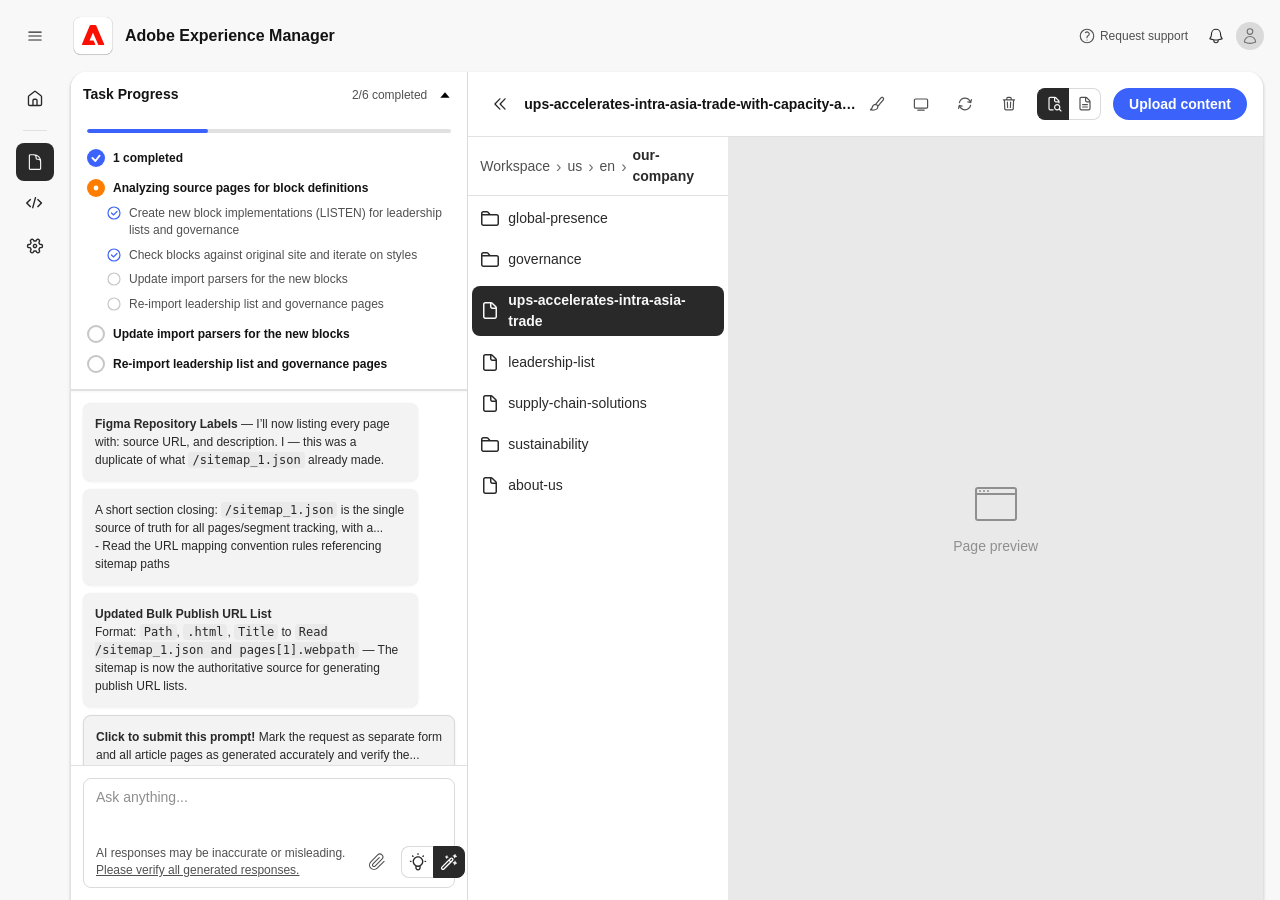
==== commit ec91fe27: "Updated layout" ====
--- a/html/index.html
+++ b/html/index.html
@@ -4,66 +4,101 @@
   <meta charset="UTF-8">
   <meta name="viewport" content="width=device-width, initial-scale=1.0">
   <title>Adobe Experience Manager</title>
+  <!-- Adobe Clean via Adobe Fonts (use your kit ID) or system fallback -->
   <style>
     /* ======================================================
        ExMod Console UI Prototype
-       Spectrum design tokens + shell layout
+       Adobe Spectrum design tokens (tokens-v2 light theme)
        ====================================================== */
 
-    /* --- Spectrum Design Tokens (Light Theme) --- */
+    /* --- Spectrum Design Tokens (Light Theme, Medium Scale) --- */
     :root {
-      /* Gray scale */
-      --spectrum-gray-50: #fff;
-      --spectrum-gray-75: #fdfdfd;
-      --spectrum-gray-100: #f8f8f8;
-      --spectrum-gray-200: #e6e6e6;
-      --spectrum-gray-300: #d5d5d5;
-      --spectrum-gray-400: #b1b1b1;
-      --spectrum-gray-500: #909090;
-      --spectrum-gray-600: #6d6d6d;
-      --spectrum-gray-700: #464646;
-      --spectrum-gray-800: #222;
-      --spectrum-gray-900: #000;
-
-      /* Semantic aliases */
-      --bg-default: var(--spectrum-gray-100);
-      --bg-surface: var(--spectrum-gray-50);
-      --text-primary: #292929;
-      --text-secondary: #505050;
-      --text-bold: #131313;
-      --text-muted: var(--spectrum-gray-500);
-      --border-default: #e1e1e1;
-      --border-light: #dadada;
-      --icon-primary: #292929;
-      --icon-muted: var(--spectrum-gray-600);
-
-      /* Accent */
-      --accent-blue: #0d66d0;
-      --accent-blue-hover: #0b5ab8;
-      --accent-blue-light: #e5f0fe;
-      --accent-blue-medium: #cbe2fe;
-
-      /* Chat */
-      --chat-ai-bg: #f3f3f3;
-      --chat-user-bg: #cbe2fe;
-      --task-completed-bg: #e5f0fe;
+      /* Gray scale (Spectrum tokens-v2) */
+      --spectrum-gray-25: #ffffff;
+      --spectrum-gray-50: #f8f8f8;
+      --spectrum-gray-75: #f3f3f3;
+      --spectrum-gray-100: #e9e9e9;
+      --spectrum-gray-200: #e1e1e1;
+      --spectrum-gray-300: #dadada;
+      --spectrum-gray-400: #c6c6c6;
+      --spectrum-gray-500: #8f8f8f;
+      --spectrum-gray-600: #717171;
+      --spectrum-gray-700: #505050;
+      --spectrum-gray-800: #292929;
+      --spectrum-gray-900: #131313;
+      --spectrum-gray-1000: #000000;
+
+      /* Blue (Spectrum accent) */
+      --spectrum-blue-100: #f5f9ff;
+      --spectrum-blue-200: #e5f0fe;
+      --spectrum-blue-300: #cbe2fe;
+      --spectrum-blue-800: #4b75ff;
+      --spectrum-blue-900: #3b63fb;
+      --spectrum-blue-1000: #274dea;
+
+      /* Notice (orange - for in-progress) */
+      --spectrum-orange-600: #fc7d00;
+
+      /* Semantic aliases (Spectrum naming) */
+      --spectrum-background-layer-1-color: var(--spectrum-gray-50);
+      --spectrum-background-pasteboard-color: var(--spectrum-gray-100);
+      --spectrum-neutral-content-color-default: var(--spectrum-gray-800);
+      --spectrum-neutral-subdued-content-color-default: var(--spectrum-gray-700);
+      --spectrum-accent-background-color-default: var(--spectrum-blue-900);
+      --spectrum-accent-background-color-hover: var(--spectrum-blue-1000);
+      --spectrum-blue-subtle-background-color-default: var(--spectrum-blue-200);
+
+      /* Layout tokens */
+      --spectrum-spacing-75: 4px;
+      --spectrum-spacing-100: 8px;
+      --spectrum-spacing-200: 12px;
+      --spectrum-spacing-300: 16px;
+      --spectrum-spacing-400: 24px;
+      --spectrum-spacing-500: 32px;
+      --spectrum-component-height-100: 32px;
+      --spectrum-component-height-150: 28px;
+      --spectrum-component-height-200: 40px;
+      --spectrum-component-height-300: 48px;
+      --spectrum-static-size-100: 8px;
+      --spectrum-static-size-200: 16px;
+      --spectrum-static-size-300: 24px;
+      --spectrum-static-size-400: 32px;
+      --spectrum-static-size-500: 40px;
+      --spectrum-static-size-600: 48px;
+      --spectrum-icon-size-100: 18px;
+      --spectrum-icon-size-200: 20px;
+      --spectrum-icon-size-300: 24px;
+      --spectrum-corner-radius-75: 4px;
+      --spectrum-corner-radius-100: 8px;
+      --spectrum-corner-radius-500: 8px;
+      --spectrum-border-width-100: 1px;
+      --spectrum-border-width-200: 2px;
+      --spectrum-focus-indicator-color: var(--spectrum-blue-800);
+      --spectrum-focus-indicator-thickness: 2px;
+      --spectrum-focus-indicator-gap: 2px;
 
       /* Font */
-      --font-sans: "Adobe Clean", "Source Sans Pro", -apple-system, BlinkMacSystemFont, "Segoe UI", Roboto, Ubuntu, "Trebuchet MS", "Lucida Grande", sans-serif;
-      --font-mono: "Source Code Pro", Monaco, Consolas, monospace;
-
-      /* Spacing */
-      --space-xs: 4px;
-      --space-sm: 8px;
-      --space-md: 12px;
-      --space-lg: 16px;
-      --space-xl: 24px;
-      --space-2xl: 32px;
+      --spectrum-sans-serif-font-family: "adobe-clean", "Adobe Clean", "Source Sans Pro", -apple-system, BlinkMacSystemFont, "Segoe UI", Roboto, sans-serif;
+      --spectrum-font-size-75: 12px;
+      --spectrum-font-size-100: 14px;
+      --spectrum-font-size-200: 16px;
+      --spectrum-font-size-300: 18px;
+      --spectrum-medium-font-weight: var(--spectrum-medium-font-weight);
+      --spectrum-bold-font-weight: 700;
 
       /* Layout */
-      --header-height: 56px;
-      --nav-width: 48px;
-      --main-radius: 16px;
+      --header-height: 72px;
+      --nav-width: 70px;
+      --main-radius: var(--spectrum-corner-radius-100);
+      --spectrum-document-tree-width: 260px;
+      --spectrum-document-tree-min-width: 150px;
+      --spectrum-chat-grid-min: 380px;
+      --spectrum-task-list-max-height: 480px;
+      --spectrum-chat-textarea-min-height: 44px;
+      --spectrum-chat-textarea-max-height: 120px;
+      --spectrum-disclaimer-max-width: 280px;
+      --spectrum-nav-item-size: 38px;
+      --spectrum-nav-item-left-offset: calc((var(--nav-width) - var(--spectrum-nav-item-size)) / 2);
     }
 
     /* --- Reset --- */
@@ -71,111 +106,193 @@
     html, body {
       height: 100%;
       overflow: hidden;
-      font-family: var(--font-sans);
-      font-size: 14px;
+      font-family: var(--spectrum-sans-serif-font-family);
+      font-size: var(--spectrum-font-size-100);
       line-height: 1.5;
-      color: var(--text-primary);
-      background: var(--bg-default);
+      color: var(--spectrum-neutral-content-color-default);
+      background: rgb(248, 248, 248);
       -webkit-font-smoothing: antialiased;
     }
 
-    /* --- Utility --- */
+    /* --- Spectrum-style buttons (ActionButton) --- */
+    /* Spectrum-style icon buttons: 32px touch target, 18px icon (spectrum workflow size S) */
     .icon-btn {
       display: inline-flex;
       align-items: center;
       justify-content: center;
-      width: 32px;
-      height: 32px;
+      width: var(--spectrum-component-height-100);
+      height: var(--spectrum-component-height-100);
       border: none;
       background: transparent;
       cursor: pointer;
-      border-radius: 4px;
-      color: var(--icon-primary);
+      border-radius: var(--spectrum-corner-radius-100);
+      color: var(--spectrum-neutral-content-color-default);
       padding: 0;
-    }
-    .icon-btn:hover { background: rgba(0,0,0,0.06); }
-    .icon-btn svg { width: 20px; height: 20px; fill: currentColor; }
+      transition: background-color 0.13s ease-out, color 0.13s ease-out;
+    }
+    .icon-btn:hover { background: rgba(0,0,0,0.04); }
+    .icon-btn:focus-visible {
+      outline: var(--spectrum-focus-indicator-thickness) solid var(--spectrum-focus-indicator-color);
+      outline-offset: var(--spectrum-focus-indicator-gap);
+    }
+    .icon-btn svg {
+      width: var(--spectrum-icon-size-100);
+      height: var(--spectrum-icon-size-100);
+      fill: currentColor;
+      flex-shrink: 0;
+    }
+    .icon-btn svg.spectrum-icon-outline {
+      fill: none;
+      stroke: currentColor;
+      stroke-width: 1.5;
+      stroke-linecap: round;
+      stroke-linejoin: round;
+    }
 
     .icon-btn-sm {
       display: inline-flex;
       align-items: center;
       justify-content: center;
-      width: 28px;
-      height: 28px;
+      width: var(--spectrum-component-height-150);
+      height: var(--spectrum-component-height-150);
       border: none;
       background: transparent;
       cursor: pointer;
-      border-radius: 4px;
-      color: var(--icon-primary);
+      border-radius: var(--spectrum-corner-radius-100);
+      color: var(--spectrum-neutral-content-color-default);
       padding: 0;
-    }
-    .icon-btn-sm:hover { background: rgba(0,0,0,0.06); }
-    .icon-btn-sm svg { width: 16px; height: 16px; fill: currentColor; }
+      transition: background-color 0.13s ease-out, color 0.13s ease-out;
+    }
+    .icon-btn-sm:hover { background: rgba(0,0,0,0.04); }
+    .icon-btn-sm:focus-visible {
+      outline: var(--spectrum-focus-indicator-thickness) solid var(--spectrum-focus-indicator-color);
+      outline-offset: var(--spectrum-focus-indicator-gap);
+    }
+    .icon-btn-sm svg {
+      width: var(--spectrum-static-size-200);
+      height: var(--spectrum-static-size-200);
+      fill: currentColor;
+      flex-shrink: 0;
+    }
+    .icon-btn-sm svg.spectrum-icon-outline {
+      fill: none;
+      stroke: currentColor;
+      stroke-width: 1.5;
+      stroke-linecap: round;
+      stroke-linejoin: round;
+    }
+    .preview-toolbar .toolbar-back-btn {
+      width: var(--spectrum-component-height-100);
+      height: var(--spectrum-component-height-100);
+    }
+    .toolbar-back-btn svg {
+      width: var(--spectrum-icon-size-100);
+      height: var(--spectrum-icon-size-100);
+    }
 
     /* --- Layout Shell --- */
     .exmod-root {
       display: flex;
       flex-direction: column;
       height: 100vh;
-      background: var(--bg-default);
+      background: rgb(248, 248, 248);
     }
 
     /* === GLOBAL HEADER === */
     .exmod-header {
       height: var(--header-height);
-      background: var(--bg-surface);
+      min-height: var(--header-height);
+      max-height: var(--header-height);
+      padding: 0 16px;
+      box-sizing: border-box;
+      background: var(--spectrum-background-layer-1-color);
+      border: none;
       display: flex;
       align-items: center;
       justify-content: space-between;
-      padding: 0 var(--space-lg);
-      flex-shrink: 0;
+      flex-shrink: 0;
+      flex-grow: 0;
       z-index: 100;
     }
     .header-left {
       display: flex;
       align-items: center;
-      gap: 12px;
+      gap: var(--spectrum-spacing-200);
+    }
+    .header-left > .icon-btn:first-child {
+      width: var(--spectrum-nav-item-size);
+      height: var(--spectrum-nav-item-size);
+      margin-left: 0;
     }
     .header-brand {
       display: flex;
       align-items: center;
-      gap: 10px;
+      gap: var(--spectrum-spacing-200);
+      margin-left: calc(
+        (var(--nav-width) - var(--spectrum-spacing-300) - var(--spectrum-component-height-100) - var(--spectrum-spacing-200))
+        - (((var(--nav-width) - var(--spectrum-component-height-100)) / 2) - var(--spectrum-spacing-300))
+      );
     }
     .header-brand .adobe-logo {
-      width: 28px;
-      height: 27px;
+      width: var(--spectrum-component-height-200);
+      height: var(--spectrum-component-height-200);
       flex-shrink: 0;
     }
     .header-title {
-      font-size: 15px;
-      font-weight: 700;
-      color: var(--text-bold);
+      font-size: var(--spectrum-font-size-200);
+      font-weight: var(--spectrum-bold-font-weight);
+      color: var(--spectrum-gray-900);
       white-space: nowrap;
     }
     .header-right {
       display: flex;
       align-items: center;
-      gap: 4px;
-    }
-    .header-right .request-support {
-      font-size: 13px;
-      color: var(--text-secondary);
+      gap: var(--spectrum-spacing-75);
+    }
+    .request-support-link {
+      display: inline-flex;
+      align-items: center;
+      gap: var(--spectrum-spacing-75);
+      font-size: var(--spectrum-font-size-75);
+      color: var(--spectrum-neutral-subdued-content-color-default);
       text-decoration: none;
-      margin-right: 8px;
-      white-space: nowrap;
-    }
-    .header-right .request-support:hover { text-decoration: underline; }
+      padding: var(--spectrum-spacing-75) var(--spectrum-spacing-100);
+      border-radius: var(--spectrum-corner-radius-100);
+      transition: background-color 0.13s ease-out, color 0.13s ease-out;
+    }
+    .request-support-link:hover {
+      background: rgba(0,0,0,0.04);
+      color: var(--spectrum-neutral-content-color-default);
+    }
+    .request-support-link .spectrum-icon-outline {
+      width: var(--spectrum-icon-size-100);
+      height: var(--spectrum-icon-size-100);
+      fill: none;
+      stroke: currentColor;
+      stroke-width: 1.5;
+      stroke-linecap: round;
+      stroke-linejoin: round;
+    }
     .user-avatar {
-      width: 28px;
-      height: 28px;
+      width: var(--spectrum-component-height-150);
+      height: var(--spectrum-component-height-150);
       border-radius: 50%;
       background: var(--spectrum-gray-300);
+      color: var(--spectrum-gray-600);
       display: inline-flex;
       align-items: center;
       justify-content: center;
       overflow: hidden;
     }
-    .user-avatar svg { width: 16px; height: 16px; fill: var(--spectrum-gray-600); }
+    .user-avatar svg {
+      width: var(--spectrum-icon-size-100);
+      height: var(--spectrum-icon-size-100);
+      fill: none;
+      stroke: currentColor;
+      stroke-width: 1.5;
+      stroke-linecap: round;
+      stroke-linejoin: round;
+    }
 
     /* === SHELL: NAV + MAIN === */
     .exmod-shell {
@@ -183,52 +300,73 @@
       flex: 1;
       min-height: 0;
       padding: 0 0 0 0;
-    }
-
-    /* === LEFT NAV SIDEBAR === */
+      position: relative;
+      z-index: 101;
+    }
+
+    /* === LEFT NAV SIDEBAR (Spectrum Sidenav style) === */
     .exmod-nav {
       width: var(--nav-width);
       flex-shrink: 0;
       display: flex;
       flex-direction: column;
       align-items: center;
-      padding: 8px 0;
-      background: var(--bg-surface);
+      padding: var(--spectrum-spacing-100) 0;
+      background: var(--spectrum-background-layer-1-color);
+      border: none;
     }
     .nav-item {
       display: flex;
       align-items: center;
       justify-content: center;
-      width: 36px;
-      height: 36px;
-      border-radius: 8px;
-      cursor: pointer;
-      color: var(--icon-primary);
+      width: var(--spectrum-nav-item-size);
+      height: var(--spectrum-nav-item-size);
+      border-radius: var(--spectrum-corner-radius-100);
+      cursor: pointer;
+      color: var(--spectrum-neutral-content-color-default);
       text-decoration: none;
-      margin-bottom: 2px;
+      margin-bottom: var(--spectrum-spacing-75);
       position: relative;
-    }
-    .nav-item:hover { background: rgba(0,0,0,0.06); }
-    .nav-item svg { width: 20px; height: 20px; fill: currentColor; }
+      transition: background-color 0.13s ease-out, color 0.13s ease-out;
+    }
+    .nav-item:hover { background: rgba(0,0,0,0.04); }
+    .nav-item:focus-visible {
+      outline: var(--spectrum-focus-indicator-thickness) solid var(--spectrum-focus-indicator-color);
+      outline-offset: var(--spectrum-focus-indicator-gap);
+    }
+    .nav-item svg {
+      width: var(--spectrum-icon-size-100);
+      height: var(--spectrum-icon-size-100);
+      fill: currentColor;
+      flex-shrink: 0;
+    }
+    .nav-item svg.nav-icon-outline,
+    .nav-item svg.spectrum-icon-outline {
+      fill: none;
+      stroke: currentColor;
+      stroke-width: 1.5;
+      stroke-linecap: round;
+      stroke-linejoin: round;
+    }
     .nav-item.nav-selected {
-      background: var(--spectrum-gray-900);
-      color: var(--spectrum-gray-100);
-    }
-    .nav-item.nav-selected:hover { background: var(--spectrum-gray-800); }
+      background: var(--spectrum-gray-800);
+      color: var(--spectrum-gray-50);
+    }
+    .nav-item.nav-selected:hover { background: var(--spectrum-gray-700); }
     .nav-separator {
-      width: 24px;
-      height: 1px;
+      width: var(--spectrum-icon-size-300);
+      height: var(--spectrum-border-width-100);
       background: var(--spectrum-gray-200);
-      margin: 6px 0;
+      margin: calc(var(--spectrum-spacing-200) - var(--spectrum-spacing-75)) 0 var(--spectrum-spacing-200) 0;
     }
     .nav-spacer { flex: 1; }
     .nav-section-label {
-      font-size: 9px;
-      font-weight: 600;
+      font-size: var(--spectrum-font-size-75);
+      font-weight: var(--spectrum-bold-font-weight);
       text-transform: uppercase;
-      letter-spacing: 0.5px;
-      color: var(--text-muted);
-      margin-bottom: 4px;
+      letter-spacing: 0.06em;
+      color: var(--spectrum-gray-500);
+      margin-bottom: var(--spectrum-spacing-75);
       writing-mode: vertical-rl;
       display: none; /* hidden in collapsed state */
     }
@@ -237,11 +375,14 @@
     .exmod-main {
       flex: 1;
       min-width: 0;
-      background: var(--bg-surface);
-      border-radius: var(--main-radius) var(--main-radius) 0 0;
-      box-shadow: rgba(0,0,0,0.12) 0px 1px 3px 0px, rgba(0,0,0,0.06) 0px 1px 2px 0px;
+      background: white;
       overflow: hidden;
-      margin-right: 4px;
+      margin-right: 16px;
+      border-radius: 16px 16px 0 0;
+      box-shadow: rgba(0, 0, 0, 0.12) 0px 1px 3px 0px, rgba(0, 0, 0, 0.06) 0px 1px 2px 0px;
+      border-left: 1px solid rgb(225, 225, 225);
+      border-top-width: 0;
+      border-right: 1px solid rgb(225, 225, 225);
       display: flex;
       flex-direction: column;
     }
@@ -249,11 +390,10 @@
     /* === GRID: CHAT + PREVIEW === */
     .exmod-grid {
       display: grid;
-      grid-template-columns: minmax(380px, 33.33%) 1fr;
+      grid-template-columns: minmax(var(--spectrum-chat-grid-min), 33.33%) 1fr;
       grid-template-rows: 1fr;
-      column-gap: 12px;
+      column-gap: 0;
       height: 100%;
-      padding: var(--space-2xl);
       overflow: hidden;
     }
 
@@ -268,84 +408,120 @@
       display: flex;
       flex-direction: column;
       height: 100%;
-      border: 1px solid var(--border-light);
-      border-radius: 10px;
+      border-right: var(--spectrum-border-width-100) solid var(--spectrum-gray-300);
       overflow: hidden;
       position: relative;
-      background: var(--bg-surface);
-    }
-
-    /* Task Progress Header */
+      background: #fff;
+    }
+
+    /* Task Progress - ad-hoc sticky section at top */
+    .task-progress-sticky {
+      flex-shrink: 0;
+      position: sticky;
+      top: 0;
+      z-index: 10;
+      background: #fff;
+      border-bottom: var(--spectrum-border-width-100) solid var(--spectrum-gray-200);
+      box-shadow: 0 1px 2px rgba(0,0,0,0.04);
+    }
     .chat-header {
-      padding: 12px 16px;
+      padding: var(--spectrum-spacing-200);
       display: flex;
       align-items: center;
       justify-content: space-between;
-      border-bottom: 1px solid var(--border-default);
-      flex-shrink: 0;
-      background: var(--bg-surface);
-      z-index: 5;
+      cursor: pointer;
+      transition: background-color 0.13s ease-out;
+    }
+    .chat-header:hover {
+      background: var(--spectrum-gray-75);
     }
     .chat-header h3 {
-      font-size: 15px;
-      font-weight: 700;
-      color: var(--text-bold);
+      font-size: var(--spectrum-font-size-100);
+      font-weight: var(--spectrum-bold-font-weight);
+      color: var(--spectrum-gray-900);
     }
     .chat-header-right {
       display: flex;
       align-items: center;
-      gap: 8px;
+      gap: var(--spectrum-spacing-100);
+    }
+    .task-progress-toggle {
+      display: inline-flex;
+      align-items: center;
+      justify-content: center;
+      width: var(--spectrum-icon-size-200);
+      height: var(--spectrum-icon-size-200);
+      color: var(--spectrum-neutral-subdued-content-color-default);
+      transition: transform 0.2s ease;
+    }
+    .task-progress-toggle svg {
+      width: var(--spectrum-static-size-200);
+      height: var(--spectrum-static-size-200);
+    }
+    .task-progress-sticky.collapsed .task-progress-toggle {
+      transform: rotate(180deg);
     }
     .completed-count {
-      font-size: 12px;
-      color: var(--text-muted);
-      font-weight: 500;
-    }
-
-    /* Progress Bar */
+      font-size: var(--spectrum-font-size-75);
+      color: var(--spectrum-neutral-subdued-content-color-default);
+      font-weight: var(--spectrum-medium-font-weight);
+    }
+
+    /* Task Progress collapsible content */
+    .task-progress-content {
+      max-height: var(--spectrum-task-list-max-height);
+      overflow: hidden;
+      transition: max-height 0.25s ease-out;
+    }
+    .task-progress-sticky.collapsed .task-progress-content {
+      max-height: 0 !important;
+      overflow: hidden;
+    }
+    /* Progress Bar (Spectrum Meter style) */
     .progress-bar-wrap {
-      padding: 0 16px;
-      flex-shrink: 0;
-      margin-top: 10px;
-      margin-bottom: 6px;
+      padding: 0 var(--spectrum-spacing-300);
+      flex-shrink: 0;
+      margin-top: var(--spectrum-spacing-200);
+      margin-bottom: var(--spectrum-spacing-75);
     }
     .progress-bar {
-      height: 4px;
+      height: var(--spectrum-spacing-75);
       background: var(--spectrum-gray-200);
-      border-radius: 4px;
+      border-radius: var(--spectrum-corner-radius-75);
       overflow: hidden;
     }
     .progress-fill {
       height: 100%;
-      background: var(--accent-blue);
-      border-radius: 4px;
+      background: var(--spectrum-accent-background-color-default);
+      border-radius: var(--spectrum-corner-radius-75);
       transition: width 0.3s ease;
     }
 
     /* Task List */
     .task-list {
-      padding: 8px 12px;
-      flex-shrink: 0;
-      border-bottom: 1px solid var(--border-default);
+      padding: var(--spectrum-spacing-100) var(--spectrum-spacing-200);
+      flex-shrink: 0;
+      border-bottom: var(--spectrum-border-width-100) solid var(--spectrum-gray-200);
     }
     .task-section {
-      margin-bottom: 4px;
+      margin-bottom: var(--spectrum-spacing-75);
     }
     .task-section-header {
       display: flex;
       align-items: center;
-      gap: 8px;
-      padding: 6px 4px;
-      font-size: 13px;
-      font-weight: 600;
-      color: var(--text-bold);
-      cursor: pointer;
-      border-radius: 6px;
-    }
-    .task-section-header:hover { background: rgba(0,0,0,0.03); }
+      gap: var(--spectrum-spacing-100);
+      padding: var(--spectrum-spacing-75) var(--spectrum-spacing-75);
+      font-size: var(--spectrum-font-size-75);
+      font-weight: var(--spectrum-bold-font-weight);
+      color: var(--spectrum-gray-900);
+      cursor: pointer;
+      border-radius: var(--spectrum-corner-radius-100);
+      transition: background-color 0.13s ease-out;
+    }
+    .task-section-header:hover { background: rgba(0,0,0,0.04); }
     .task-indicator {
-      width: 18px;
-      height: 18px;
+      width: var(--spectrum-icon-size-100);
+      height: var(--spectrum-icon-size-100);
       border-radius: 50%;
       display: inline-flex;
       align-items: center;
@@ -353,127 +529,229 @@
       flex-shrink: 0;
     }
     .task-indicator.completed {
-      background: var(--accent-blue);
-    }
-    .task-indicator.completed svg { width: 10px; height: 10px; fill: #fff; }
+      background: var(--spectrum-accent-background-color-default);
+    }
+    .task-indicator.completed svg { width: var(--spectrum-spacing-200); height: var(--spectrum-spacing-200); fill: #fff; }
     .task-indicator.in-progress {
-      background: #e8a817;
-    }
-    .task-indicator.in-progress svg { width: 10px; height: 10px; fill: #fff; }
+      background: var(--spectrum-orange-600);
+    }
+    .task-indicator.in-progress svg { width: var(--spectrum-spacing-200); height: var(--spectrum-spacing-200); fill: #fff; }
     .task-indicator.pending {
-      border: 2px solid var(--spectrum-gray-400);
+      border: var(--spectrum-border-width-200) solid var(--spectrum-gray-400);
       background: transparent;
     }
     .task-items {
-      padding-left: 30px;
-      margin-bottom: 4px;
+      padding-left: var(--spectrum-spacing-400);
+      margin-bottom: var(--spectrum-spacing-75);
     }
     .task-item {
       display: flex;
       align-items: flex-start;
-      gap: 8px;
-      padding: 3px 0;
-      font-size: 12px;
-      color: var(--text-secondary);
+      gap: var(--spectrum-spacing-100);
+      padding: var(--spectrum-spacing-75) 0;
+      font-size: var(--spectrum-font-size-75);
+      color: var(--spectrum-neutral-subdued-content-color-default);
       line-height: 1.4;
     }
     .task-item .check-icon {
-      width: 14px;
-      height: 14px;
-      flex-shrink: 0;
-      margin-top: 1px;
-    }
-    .task-item .check-icon.done { color: var(--accent-blue); }
+      width: var(--spectrum-font-size-100);
+      height: var(--spectrum-font-size-100);
+      flex-shrink: 0;
+      margin-top: var(--spectrum-border-width-100);
+    }
+    .task-item .check-icon.done { color: var(--spectrum-accent-background-color-default); }
     .task-item .check-icon.pending { color: var(--spectrum-gray-400); }
 
     /* Chat Messages Area */
     .chat-messages {
       flex: 1;
+      min-height: 0;
       overflow-y: auto;
-      padding: 12px;
+      padding: var(--spectrum-spacing-200);
       display: flex;
       flex-direction: column;
-      gap: 8px;
+      gap: var(--spectrum-spacing-100);
     }
     .chat-msg {
-      padding: 10px 14px;
-      border-radius: 12px;
-      font-size: 13px;
+      padding: var(--spectrum-spacing-200) var(--spectrum-spacing-200);
+      border-radius: var(--spectrum-corner-radius-100);
+      font-size: var(--spectrum-font-size-75);
       line-height: 1.5;
       max-width: 90%;
       box-shadow: 0 1px 3px rgba(0,0,0,0.06), 0 0 1px rgba(0,0,0,0.08);
     }
     .chat-msg.ai {
-      background: var(--chat-ai-bg);
+      background: var(--spectrum-gray-75);
       align-self: flex-start;
-      color: var(--text-primary);
+      color: var(--spectrum-neutral-content-color-default);
     }
     .chat-msg.user {
-      background: var(--chat-user-bg);
+      background: var(--spectrum-blue-subtle-background-color-default);
       align-self: flex-end;
-      color: var(--text-bold);
+      color: var(--spectrum-gray-900);
     }
     .chat-msg.system {
-      background: #fffbe6;
-      border: 1px solid #f0e4a6;
+      background: var(--spectrum-gray-75);
+      border: var(--spectrum-border-width-100) solid var(--spectrum-gray-300);
       align-self: stretch;
       max-width: 100%;
-      font-size: 12px;
-    }
-    .chat-msg strong { font-weight: 600; }
+      font-size: var(--spectrum-font-size-75);
+    }
+    .chat-msg strong { font-weight: var(--spectrum-bold-font-weight); }
     .chat-msg code {
-      font-family: var(--font-mono);
-      font-size: 12px;
-      background: rgba(0,0,0,0.06);
-      padding: 1px 4px;
-      border-radius: 3px;
+      font-family: "Source Code Pro", Monaco, Consolas, monospace;
+      font-size: var(--spectrum-font-size-75);
+      background: rgba(0,0,0,0.04);
+      padding: var(--spectrum-border-width-100) var(--spectrum-spacing-75);
+      border-radius: var(--spectrum-corner-radius-75);
     }
 
     /* Chat Input */
     .chat-input {
-      padding: 12px;
-      border-top: 1px solid var(--border-default);
-      flex-shrink: 0;
-      background: var(--bg-surface);
+      padding: var(--spectrum-spacing-200);
+      border-top: var(--spectrum-border-width-100) solid var(--spectrum-gray-200);
+      flex-shrink: 0;
+      background: #fff;
     }
     .chat-input-wrap {
       display: flex;
-      align-items: flex-end;
-      gap: 8px;
-      border: 1px solid var(--border-light);
-      border-radius: 8px;
-      padding: 8px 12px;
-      background: var(--bg-surface);
-    }
-    .chat-input-wrap:focus-within { border-color: var(--accent-blue); }
+      flex-direction: column;
+      gap: var(--spectrum-spacing-100);
+      border: var(--spectrum-border-width-100) solid var(--spectrum-gray-300);
+      border-radius: var(--spectrum-corner-radius-100);
+      padding: var(--spectrum-spacing-100) var(--spectrum-spacing-200);
+      background: #fff;
+      transition: border-color 0.13s ease-out, box-shadow 0.13s ease-out;
+    }
+    .chat-input-wrap:focus-within {
+      border-color: var(--spectrum-gray-800);
+      box-shadow: 0 0 0 1px var(--spectrum-gray-800);
+    }
+    .chat-input-body {
+      flex: 1;
+      min-height: 0;
+    }
     .chat-input textarea {
-      flex: 1;
+      width: 100%;
       border: none;
       outline: none;
       resize: none;
-      font-family: var(--font-sans);
-      font-size: 13px;
+      font-family: var(--spectrum-sans-serif-font-family);
+      font-size: var(--spectrum-font-size-100);
       line-height: 1.5;
-      color: var(--text-primary);
+      color: var(--spectrum-neutral-content-color-default);
       background: transparent;
-      min-height: 20px;
-      max-height: 100px;
-    }
-    .chat-input textarea::placeholder { color: var(--text-muted); }
+      min-height: var(--spectrum-chat-textarea-min-height);
+      max-height: var(--spectrum-chat-textarea-max-height);
+      padding: 0;
+    }
+    .chat-input textarea::placeholder { color: var(--spectrum-gray-500); }
+    .chat-input-actions {
+      display: flex;
+      align-items: center;
+      gap: var(--spectrum-spacing-100);
+    }
+    .chat-disclaimer {
+      font-size: var(--spectrum-font-size-75);
+      color: var(--spectrum-neutral-subdued-content-color-default);
+      line-height: 1.4;
+      flex-shrink: 0;
+      max-width: var(--spectrum-disclaimer-max-width);
+    }
+    .chat-disclaimer a {
+      color: inherit;
+      text-decoration: underline;
+    }
+    .chat-disclaimer a:hover {
+      color: inherit;
+    }
+    .chat-actions-spacer {
+      flex: 1;
+      min-width: 0;
+    }
+    .chat-attach-btn {
+      width: var(--spectrum-component-height-100);
+      height: var(--spectrum-component-height-100);
+      border: none;
+      border-radius: var(--spectrum-corner-radius-100);
+      background: transparent;
+      color: var(--spectrum-neutral-subdued-content-color-default);
+      cursor: pointer;
+      display: flex;
+      align-items: center;
+      justify-content: center;
+      flex-shrink: 0;
+      transition: background-color 0.13s ease-out, color 0.13s ease-out;
+    }
+    .chat-attach-btn:hover {
+      background: rgba(0,0,0,0.04);
+      color: var(--spectrum-neutral-content-color-default);
+    }
+    .chat-mode-btn {
+      width: var(--spectrum-component-height-100);
+      height: var(--spectrum-component-height-100);
+      border: var(--spectrum-border-width-100) solid var(--spectrum-gray-300);
+      border-radius: var(--spectrum-corner-radius-100);
+      background: #fff;
+      color: var(--spectrum-neutral-content-color-default);
+      cursor: pointer;
+      display: flex;
+      align-items: center;
+      justify-content: center;
+      flex-shrink: 0;
+      transition: background-color 0.13s ease-out, border-color 0.13s ease-out;
+    }
+    .chat-mode-btn:hover {
+      background: var(--spectrum-gray-75);
+    }
+    .chat-attach-btn svg,
+    .chat-mode-btn svg,
+    .chat-send-btn svg {
+      width: var(--spectrum-icon-size-100);
+      height: var(--spectrum-icon-size-100);
+    }
+    .chat-mode-switcher {
+      display: flex;
+      gap: 0;
+    }
+    .chat-mode-switcher .chat-mode-btn {
+      border-radius: 0;
+      border-right: none;
+    }
+    .chat-mode-switcher .chat-mode-btn:first-child {
+      border-radius: var(--spectrum-corner-radius-100) 0 0 var(--spectrum-corner-radius-100);
+    }
+    .chat-mode-switcher .chat-mode-btn:last-child {
+      border-radius: 0 var(--spectrum-corner-radius-100) var(--spectrum-corner-radius-100) 0;
+      border-right: var(--spectrum-border-width-100) solid var(--spectrum-gray-300);
+    }
+    .chat-mode-btn.active {
+      background: var(--spectrum-gray-800);
+      border-color: var(--spectrum-gray-800);
+      color: #fff;
+    }
+    .chat-mode-switcher .chat-mode-btn.active {
+      border-right-color: var(--spectrum-gray-800);
+    }
     .chat-send-btn {
-      width: 28px;
-      height: 28px;
+      width: var(--spectrum-component-height-100);
+      height: var(--spectrum-component-height-100);
       border: none;
-      background: var(--accent-blue);
-      border-radius: 6px;
+      background: var(--spectrum-accent-background-color-default);
+      border-radius: 50%;
+      color: #fff;
       cursor: pointer;
       display: flex;
       align-items: center;
       justify-content: center;
       flex-shrink: 0;
-    }
-    .chat-send-btn svg { width: 14px; height: 14px; fill: #fff; }
-    .chat-send-btn:hover { background: var(--accent-blue-hover); }
+      transition: background-color 0.13s ease-out;
+    }
+    .chat-send-btn:hover { background: var(--spectrum-accent-background-color-hover); }
+    .chat-send-btn:focus-visible {
+      outline: var(--spectrum-focus-indicator-thickness) solid var(--spectrum-focus-indicator-color);
+      outline-offset: var(--spectrum-focus-indicator-gap);
+    }
 
     /* === PREVIEW PANEL (Right) === */
     .exmod-preview {
@@ -488,148 +766,207 @@
       display: flex;
       align-items: center;
       justify-content: space-between;
-      padding: 0 0 10px 0;
-      flex-shrink: 0;
+      width: 100%;
+      min-height: calc(var(--spectrum-component-height-100) + 2 * var(--spectrum-spacing-300));
+      padding: var(--spectrum-spacing-300);
+      flex-shrink: 0;
+      background: white;
+      border-bottom: var(--spectrum-border-width-100) solid var(--spectrum-gray-200);
+      box-sizing: border-box;
     }
     .toolbar-left {
       display: flex;
       align-items: center;
-      gap: 8px;
+      gap: var(--spectrum-spacing-100);
       min-width: 0;
-    }
-    .page-title {
-      font-size: 14px;
-      font-weight: 700;
-      color: var(--text-bold);
+      flex: 1;
+    }
+    .preview-toolbar .page-title {
+      font-size: var(--spectrum-font-size-100);
+      font-weight: var(--spectrum-bold-font-weight);
+      color: var(--spectrum-gray-900);
       white-space: nowrap;
       overflow: hidden;
       text-overflow: ellipsis;
+      flex: 1;
+      min-width: 0;
+      height: var(--spectrum-component-height-100);
+      line-height: var(--spectrum-component-height-100);
     }
     .toolbar-right {
       display: flex;
       align-items: center;
-      gap: 8px;
-      flex-shrink: 0;
-    }
-    .btn-accent {
+      gap: var(--spectrum-spacing-200);
+      flex-shrink: 0;
+    }
+    .toolbar-preview-only {
+      display: flex;
+      align-items: center;
+      gap: var(--spectrum-spacing-200);
+    }
+    .preview-toolbar.view-mode-document .toolbar-preview-only {
+      display: none;
+    }
+    /* Spectrum Button - fill (primary) */
+    .preview-toolbar .btn-accent {
       display: inline-flex;
       align-items: center;
-      gap: 6px;
-      padding: 6px 14px;
-      background: var(--accent-blue);
-      color: #fff;
+      justify-content: center;
+      gap: var(--spectrum-spacing-100);
+      height: var(--spectrum-component-height-100);
+      padding: 0 var(--spectrum-spacing-300);
+      background: var(--spectrum-accent-background-color-default);
+      color: var(--spectrum-gray-25);
       border: none;
-      border-radius: 16px;
-      font-size: 13px;
-      font-weight: 600;
+      border-radius: 9999px;
+      font-size: var(--spectrum-font-size-100);
+      font-weight: var(--spectrum-medium-font-weight);
       cursor: pointer;
       white-space: nowrap;
-      font-family: var(--font-sans);
-    }
-    .btn-accent:hover { background: var(--accent-blue-hover); }
-    .btn-ghost {
+      font-family: var(--spectrum-sans-serif-font-family);
+      transition: background-color 0.13s ease-out;
+    }
+    .btn-accent:hover { background: var(--spectrum-accent-background-color-hover); }
+    .btn-accent:focus-visible {
+      outline: var(--spectrum-focus-indicator-thickness) solid var(--spectrum-focus-indicator-color);
+      outline-offset: var(--spectrum-focus-indicator-gap);
+    }
+    /* Spectrum Button - outline (secondary) */
+    .preview-toolbar .btn-ghost {
       display: inline-flex;
       align-items: center;
-      gap: 4px;
-      padding: 5px 10px;
+      gap: var(--spectrum-spacing-75);
+      height: var(--spectrum-component-height-100);
+      padding: 0 var(--spectrum-spacing-200);
       background: transparent;
-      color: var(--text-secondary);
-      border: 1px solid var(--border-default);
-      border-radius: 6px;
-      font-size: 12px;
-      font-weight: 500;
+      color: var(--spectrum-neutral-subdued-content-color-default);
+      border: var(--spectrum-border-width-100) solid var(--spectrum-gray-300);
+      border-radius: var(--spectrum-corner-radius-100);
+      font-size: var(--spectrum-font-size-75);
+      font-weight: var(--spectrum-medium-font-weight);
       cursor: pointer;
       white-space: nowrap;
-      font-family: var(--font-sans);
-    }
-    .btn-ghost:hover { background: rgba(0,0,0,0.04); }
-    .btn-ghost svg { width: 14px; height: 14px; fill: currentColor; }
-
-    /* Toolbar separator */
+      font-family: var(--spectrum-sans-serif-font-family);
+      transition: background-color 0.13s ease-out, border-color 0.13s ease-out;
+    }
+    .btn-ghost:hover {
+      background: rgba(0,0,0,0.04);
+      border-color: var(--spectrum-gray-400);
+    }
+    .btn-ghost:focus-visible {
+      outline: var(--spectrum-focus-indicator-thickness) solid var(--spectrum-focus-indicator-color);
+      outline-offset: var(--spectrum-focus-indicator-gap);
+    }
+    .btn-ghost svg {
+      width: var(--spectrum-static-size-200);
+      height: var(--spectrum-static-size-200);
+      fill: none;
+      stroke: currentColor;
+      stroke-width: 1.5;
+      stroke-linecap: round;
+      stroke-linejoin: round;
+    }
+
+    /* Toolbar separator (removed - toolbar has its own border) */
     .toolbar-sep {
-      width: 100%;
-      height: 1px;
-      background: var(--border-default);
-      margin-bottom: 10px;
-      flex-shrink: 0;
-    }
-
-    /* Preview breadcrumbs row */
-    .preview-breadcrumbs {
-      display: flex;
-      align-items: center;
-      gap: 4px;
-      padding: 0 0 10px 0;
-      font-size: 12px;
-      color: var(--text-muted);
-      flex-shrink: 0;
-    }
-    .preview-breadcrumbs span { cursor: pointer; }
-    .preview-breadcrumbs span:hover { color: var(--text-primary); text-decoration: underline; }
-    .breadcrumb-sep { color: var(--spectrum-gray-400); margin: 0 2px; cursor: default !important; }
-    .breadcrumb-sep:hover { text-decoration: none !important; color: var(--spectrum-gray-400) !important; }
+      display: none;
+    }
+
+    .breadcrumb-sep {
+      color: var(--spectrum-gray-600);
+      font-size: 1.15em;
+      margin: 0 var(--spectrum-focus-indicator-gap);
+      cursor: default !important;
+    }
+    .breadcrumb-sep:hover { text-decoration: none !important; color: var(--spectrum-gray-600) !important; }
 
     /* Preview Content Area */
     .preview-content {
       display: flex;
       flex: 1;
       min-height: 0;
-      gap: 10px;
-    }
-
-    /* Document Tree Sidebar */
+      gap: 0;
+    }
+
+    /* Document Tree Sidebar (Spectrum FileTree style) */
     .document-tree {
-      width: 240px;
-      min-width: 150px;
+      width: var(--spectrum-document-tree-width);
+      min-width: var(--spectrum-document-tree-min-width);
       flex-shrink: 0;
       display: flex;
       flex-direction: column;
       overflow: hidden;
+      transition: width 0.2s ease-out, min-width 0.2s ease-out;
+    }
+    .preview-content.tree-collapsed .document-tree {
+      width: 0;
+      min-width: 0;
+      overflow: hidden;
     }
     .tree-breadcrumbs {
       display: flex;
       align-items: center;
-      gap: 4px;
-      padding: 8px 10px;
-      font-size: 12px;
-      color: var(--text-muted);
-      border-bottom: 1px solid var(--border-default);
+      gap: var(--spectrum-spacing-75);
+      padding: var(--spectrum-spacing-100) var(--spectrum-spacing-200);
+      font-size: var(--spectrum-font-size-100);
+      font-weight: var(--spectrum-medium-font-weight);
+      color: var(--spectrum-neutral-subdued-content-color-default);
+      border-bottom: var(--spectrum-border-width-100) solid var(--spectrum-gray-200);
       flex-shrink: 0;
     }
     .tree-breadcrumbs .crumb {
       cursor: pointer;
-      color: var(--text-secondary);
+      color: var(--spectrum-neutral-subdued-content-color-default);
     }
     .tree-breadcrumbs .crumb:hover { text-decoration: underline; }
+    .tree-breadcrumbs .crumb-current {
+      cursor: default;
+      color: var(--spectrum-neutral-content-color-default);
+    }
+    .tree-breadcrumbs .crumb-current:hover { text-decoration: none; }
     .file-list {
       flex: 1;
       overflow-y: auto;
-      padding: 8px 6px;
+      padding: var(--spectrum-spacing-100) var(--spectrum-spacing-75);
+      display: flex;
+      flex-direction: column;
+      gap: var(--spectrum-spacing-200);
     }
     .file-item {
       display: flex;
       align-items: center;
-      gap: 8px;
-      padding: 5px 8px;
-      border-radius: 6px;
-      cursor: pointer;
-      font-size: 13px;
-      color: var(--text-primary);
+      gap: var(--spectrum-spacing-100);
+      padding: var(--spectrum-spacing-75) var(--spectrum-spacing-100);
+      border-radius: var(--spectrum-corner-radius-100);
+      cursor: pointer;
+      font-size: var(--spectrum-font-size-100);
+      font-weight: var(--spectrum-medium-font-weight);
+      color: var(--spectrum-neutral-content-color-default);
+      transition: background-color 0.13s ease-out;
     }
     .file-item:hover { background: rgba(0,0,0,0.04); }
     .file-item.selected {
       background: var(--spectrum-gray-800);
       color: var(--spectrum-gray-50);
-    }
-    .file-item svg { width: 16px; height: 16px; fill: currentColor; flex-shrink: 0; }
+      font-weight: var(--spectrum-bold-font-weight);
+    }
+    .file-item svg {
+      width: var(--spectrum-icon-size-200);
+      height: var(--spectrum-icon-size-200);
+      min-width: var(--spectrum-icon-size-200);
+      max-width: var(--spectrum-icon-size-200);
+      flex-shrink: 0;
+      flex-grow: 0;
+      aspect-ratio: 1;
+      fill: currentColor;
+    }
 
     /* Iframe Container */
     .iframe-container {
       flex: 1;
       min-width: 0;
-      border: 1px solid var(--border-light);
-      border-radius: 8px;
-      background: var(--spectrum-gray-100);
+      border: none;
+      background: var(--spectrum-background-pasteboard-color);
       overflow: hidden;
       position: relative;
       display: flex;
@@ -637,46 +974,238 @@
       justify-content: center;
     }
     .iframe-placeholder {
-      color: var(--spectrum-gray-400);
-      font-size: 14px;
+      color: var(--spectrum-gray-500);
+      font-size: var(--spectrum-font-size-100);
       text-align: center;
     }
     .iframe-placeholder svg {
-      width: 48px;
-      height: 48px;
+      width: var(--spectrum-component-height-300);
+      height: var(--spectrum-component-height-300);
       fill: var(--spectrum-gray-300);
-      margin-bottom: 8px;
+      margin-bottom: var(--spectrum-spacing-100);
       display: block;
       margin-left: auto;
       margin-right: auto;
     }
 
-    /* Viewport Toggles */
-    .viewport-toggles {
-      display: flex;
-      flex-direction: column;
-      gap: 4px;
-      padding-top: 4px;
-      flex-shrink: 0;
-    }
-    .viewport-btn {
-      width: 28px;
-      height: 28px;
+    /* Viewport Toggles (inline in toolbar) */
+    .preview-toolbar .viewport-btn {
+      width: var(--spectrum-component-height-100);
+      height: var(--spectrum-component-height-100);
       border: none;
       background: transparent;
-      border-radius: 6px;
+      border-radius: var(--spectrum-corner-radius-100);
       cursor: pointer;
       display: flex;
       align-items: center;
       justify-content: center;
-      color: var(--spectrum-gray-500);
-    }
-    .viewport-btn:hover { background: rgba(0,0,0,0.06); color: var(--text-primary); }
+      color: var(--spectrum-neutral-subdued-content-color-default);
+      transition: background-color 0.13s ease-out, color 0.13s ease-out;
+    }
+    .viewport-btn:hover { background: rgba(0,0,0,0.04); color: var(--spectrum-neutral-content-color-default); }
+    .viewport-btn:focus-visible {
+      outline: var(--spectrum-focus-indicator-thickness) solid var(--spectrum-focus-indicator-color);
+      outline-offset: var(--spectrum-focus-indicator-gap);
+    }
     .viewport-btn.active {
       background: var(--spectrum-gray-800);
       color: var(--spectrum-gray-50);
     }
-    .viewport-btn svg { width: 16px; height: 16px; fill: currentColor; }
+    .viewport-btn svg {
+      width: var(--spectrum-static-size-200);
+      height: var(--spectrum-static-size-200);
+      fill: none;
+      stroke: currentColor;
+      stroke-width: 1.5;
+      stroke-linecap: round;
+      stroke-linejoin: round;
+    }
+
+    /* Toolbar icon buttons (32x32) */
+    .toolbar-icon-btn {
+      position: relative;
+      width: var(--spectrum-component-height-100);
+      height: var(--spectrum-component-height-100);
+      border: none;
+      background: transparent;
+      border-radius: var(--spectrum-corner-radius-100);
+      cursor: pointer;
+      display: flex;
+      align-items: center;
+      justify-content: center;
+      color: var(--spectrum-neutral-subdued-content-color-default);
+      transition: background-color 0.13s ease-out, color 0.13s ease-out;
+    }
+    .toolbar-icon-btn:hover { background: rgba(0,0,0,0.04); color: var(--spectrum-neutral-content-color-default); }
+    .toolbar-icon-btn:focus-visible {
+      outline: var(--spectrum-focus-indicator-thickness) solid var(--spectrum-focus-indicator-color);
+      outline-offset: var(--spectrum-focus-indicator-gap);
+    }
+    .toolbar-icon-btn svg {
+      width: var(--spectrum-static-size-200);
+      height: var(--spectrum-static-size-200);
+      fill: currentColor;
+      flex-shrink: 0;
+    }
+
+    /* Spectrum-style tooltip (immediate on hover, fixed to escape overflow) */
+    [data-tooltip] {
+      position: relative;
+    }
+    [data-tooltip]::after {
+      content: attr(data-tooltip);
+      position: fixed;
+      left: var(--tt-x, 0);
+      top: var(--tt-y, 0);
+      transform: translate(-50%, calc(-100% - 6px));
+      padding: var(--spectrum-spacing-75) var(--spectrum-spacing-100);
+      background: var(--spectrum-gray-800);
+      color: var(--spectrum-gray-50);
+      font-size: var(--spectrum-font-size-75);
+      font-weight: var(--spectrum-medium-font-weight);
+      white-space: nowrap;
+      border-radius: var(--spectrum-corner-radius-75);
+      pointer-events: none;
+      opacity: 0;
+      visibility: hidden;
+      transition: opacity 0.1s ease-out, visibility 0.1s ease-out;
+      z-index: 10000;
+    }
+    [data-tooltip]:hover::after {
+      opacity: 1;
+      visibility: visible;
+    }
+
+    /* Responsive dropdown */
+    .responsive-dropdown {
+      position: relative;
+    }
+    .responsive-dropdown-trigger {
+      width: var(--spectrum-component-height-100);
+      height: var(--spectrum-component-height-100);
+      border: none;
+      background: transparent;
+      border-radius: var(--spectrum-corner-radius-100);
+      cursor: pointer;
+      display: flex;
+      align-items: center;
+      justify-content: center;
+      color: var(--spectrum-neutral-subdued-content-color-default);
+      transition: background-color 0.13s ease-out, color 0.13s ease-out;
+    }
+    .responsive-dropdown-trigger:hover { background: rgba(0,0,0,0.04); color: var(--spectrum-neutral-content-color-default); }
+    .responsive-dropdown-trigger:focus-visible {
+      outline: var(--spectrum-focus-indicator-thickness) solid var(--spectrum-focus-indicator-color);
+      outline-offset: var(--spectrum-focus-indicator-gap);
+    }
+    .responsive-dropdown-trigger svg {
+      width: var(--spectrum-static-size-200);
+      height: var(--spectrum-static-size-200);
+      fill: currentColor;
+    }
+    .responsive-dropdown-overlay {
+      display: none;
+      position: absolute;
+      top: 100%;
+      right: 0;
+      margin-top: var(--spectrum-spacing-75);
+      min-width: 140px;
+      background: white;
+      border: var(--spectrum-border-width-100) solid var(--spectrum-gray-300);
+      border-radius: var(--spectrum-corner-radius-100);
+      box-shadow: 0 4px 12px rgba(0,0,0,0.15);
+      z-index: 100;
+      overflow: hidden;
+    }
+    .responsive-dropdown.open .responsive-dropdown-overlay {
+      display: block;
+    }
+    .responsive-dropdown-option {
+      display: flex;
+      align-items: center;
+      gap: var(--spectrum-spacing-100);
+      width: 100%;
+      padding: var(--spectrum-spacing-100) var(--spectrum-spacing-200);
+      border: none;
+      background: transparent;
+      font-size: var(--spectrum-font-size-100);
+      color: var(--spectrum-neutral-content-color-default);
+      cursor: pointer;
+      text-align: left;
+      font-family: var(--spectrum-sans-serif-font-family);
+      transition: background-color 0.13s ease-out;
+    }
+    .responsive-dropdown-option:hover {
+      background: var(--spectrum-gray-75);
+    }
+    .responsive-dropdown-option svg {
+      width: var(--spectrum-static-size-200);
+      height: var(--spectrum-static-size-200);
+      fill: currentColor;
+      flex-shrink: 0;
+    }
+
+    /* View mode switcher (Preview / Document view) */
+    .view-mode-switcher {
+      display: flex;
+      gap: 0;
+    }
+    .view-mode-btn {
+      width: var(--spectrum-component-height-100);
+      height: var(--spectrum-component-height-100);
+      border: var(--spectrum-border-width-100) solid var(--spectrum-gray-300);
+      border-radius: 0;
+      background: #fff;
+      color: var(--spectrum-neutral-subdued-content-color-default);
+      cursor: pointer;
+      display: flex;
+      align-items: center;
+      justify-content: center;
+      transition: background-color 0.13s ease-out, border-color 0.13s ease-out, color 0.13s ease-out;
+    }
+    .view-mode-btn:first-child {
+      border-radius: var(--spectrum-corner-radius-100) 0 0 var(--spectrum-corner-radius-100);
+      border-right: none;
+    }
+    .view-mode-btn:last-child {
+      border-radius: 0 var(--spectrum-corner-radius-100) var(--spectrum-corner-radius-100) 0;
+      border-left: none;
+    }
+    .view-mode-btn:hover { background: var(--spectrum-gray-75); }
+    .view-mode-btn.active {
+      background: var(--spectrum-gray-800);
+      border-color: var(--spectrum-gray-800);
+      color: var(--spectrum-gray-50);
+    }
+    .view-mode-btn svg {
+      width: var(--spectrum-static-size-200);
+      height: var(--spectrum-static-size-200);
+      fill: currentColor;
+    }
+
+    /* Upload content button */
+    .btn-upload {
+      display: inline-flex;
+      align-items: center;
+      justify-content: center;
+      height: var(--spectrum-component-height-100);
+      padding: 0 var(--spectrum-spacing-300);
+      background: var(--spectrum-accent-background-color-default);
+      color: var(--spectrum-gray-25);
+      border: none;
+      border-radius: 9999px;
+      font-size: var(--spectrum-font-size-100);
+      font-weight: var(--spectrum-bold-font-weight);
+      cursor: pointer;
+      white-space: nowrap;
+      font-family: var(--spectrum-sans-serif-font-family);
+      transition: background-color 0.13s ease-out;
+    }
+    .btn-upload:hover { background: var(--spectrum-accent-background-color-hover); }
+    .btn-upload:focus-visible {
+      outline: var(--spectrum-focus-indicator-thickness) solid var(--spectrum-focus-indicator-color);
+      outline-offset: var(--spectrum-focus-indicator-gap);
+    }
   </style>
 </head>
 <body>
@@ -685,32 +1214,24 @@
     <!-- ====== GLOBAL HEADER ====== -->
     <header class="exmod-header">
       <div class="header-left">
-        <button class="icon-btn" aria-label="Show navigation menu">
-          <svg viewBox="0 0 20 20" fill="currentColor">
-            <rect x="3" y="4" width="14" height="1.5" rx="0.75"/>
-            <rect x="3" y="9.25" width="14" height="1.5" rx="0.75"/>
-            <rect x="3" y="14.5" width="14" height="1.5" rx="0.75"/>
-          </svg>
+        <button class="icon-btn" data-tooltip="Open menu" aria-label="Show navigation menu">
+          <svg class="spectrum-icon-outline" viewBox="0 0 24 24"><path d="M3.75 6.75h16.5M3.75 12h16.5m-16.5 5.25h16.5"/></svg>
         </button>
         <div class="header-brand">
-          <svg class="adobe-logo" viewBox="0 0 240 234" fill="none">
-            <path d="M192 179h-29a6 6 0 0 1-6-4l-31-72a1 1 0 0 0-2 0l-20 46a2 2 0 0 0 2 2h21a3 3 0 0 1 3 2l9 21a4 4 0 0 1-3 5H59a4 4 0 0 1-3-5l49-117a7 7 0 0 1 6-4h28a7 7 0 0 1 6 4l50 117a4 4 0 0 1-3 5Z" fill="#fa0f00"/>
-          </svg>
+          <img class="adobe-logo" src="adobe-logo.svg" alt="Adobe" width="40" height="40">
           <h3 class="header-title">Adobe Experience Manager</h3>
         </div>
       </div>
       <div class="header-right">
-        <a href="#" class="request-support">Request support</a>
+        <a href="#" class="request-support-link" aria-label="Request support">
+          <svg class="spectrum-icon-outline" viewBox="0 0 24 24"><path d="M9.879 7.519c1.171-1.025 3.071-1.025 4.242 0 1.172 1.025 1.172 2.687 0 3.712-.203.179-.43.326-.67.442-.745.361-1.45.999-1.45 1.827v.75M21 12a9 9 0 11-18 0 9 9 0 0118 0zm-9 5.25h.008v.008H12v-.008z"/></svg>
+          <span>Request support</span>
+        </a>
         <button class="icon-btn" aria-label="Notifications">
-          <svg viewBox="0 0 20 20" fill="currentColor">
-            <path d="M10 2a5.5 5.5 0 0 0-5.5 5.5v3.25L3.22 13.1a.75.75 0 0 0 .53 1.28h12.5a.75.75 0 0 0 .53-1.28L15.5 10.75V7.5A5.5 5.5 0 0 0 10 2zM8.25 15.75a1.75 1.75 0 1 0 3.5 0h-3.5z"/>
-          </svg>
+          <svg class="spectrum-icon-outline" viewBox="0 0 24 24"><path d="M14.857 17.082a23.848 23.848 0 005.454-1.31A8.967 8.967 0 0118 9.75v-.7V9A6 6 0 006 9v.75a8.967 8.967 0 01-2.312 6.022c1.733.64 3.56 1.085 5.455 1.31m5.714 0a24.255 24.255 0 01-5.714 0m5.714 0a3 3 0 11-5.714 0"/></svg>
         </button>
         <div class="user-avatar" aria-label="User menu">
-          <svg viewBox="0 0 20 20" fill="currentColor">
-            <circle cx="10" cy="7" r="3.5"/>
-            <path d="M3 16.5c0-3 3.13-5.5 7-5.5s7 2.5 7 5.5"/>
-          </svg>
+          <svg class="spectrum-icon-outline" viewBox="0 0 24 24"><path d="M15.75 6a3.75 3.75 0 11-7.5 0 3.75 3.75 0 017.5 0zM4.501 20.118a7.5 7.5 0 0114.998 0A17.933 17.933 0 0112 21.75c-2.676 0-5.216-.584-7.499-1.632z"/></svg>
         </div>
       </div>
     </header>
@@ -721,22 +1242,21 @@
       <!-- ====== LEFT NAV SIDEBAR ====== -->
       <nav class="exmod-nav" aria-label="Navigation">
         <!-- Home -->
-        <a class="nav-item" aria-label="Home" title="Home">
-          <svg viewBox="0 0 20 20"><path d="M10 2.5L2 9h2.5v7.5h4V12h3v4.5h4V9H18L10 2.5z"/></svg>
+        <a class="nav-item" data-tooltip="Home" aria-label="Home" title="Home">
+          <svg viewBox="0 0 20 20" focusable="false" aria-hidden="true" role="img"><path d="m17.13086,5.73438L11.38086,1.26172c-.8125-.63086-1.94922-.63184-2.76172.00098L2.86914,5.73438h-.00098c-.54395.42285-.86816,1.08691-.86816,1.77637v8.23926c0,1.24023,1.00977,2.25,2.25,2.25h11.5c1.24023,0,2.25-1.00977,2.25-2.25V7.51074c0-.68945-.32422-1.35352-.86914-1.77637Zm-5.63086,10.76562h-3v-4.75c0-.41309.33691-.75.75-.75h1.5c.41309,0,.75.33691.75.75v4.75Zm5-.75c0,.41309-.33691.75-.75.75h-2.75v-4.75c0-1.24023-1.00977-2.25-2.25-2.25h-1.5c-1.24023,0-2.25,1.00977-2.25,2.25v4.75h-2.75c-.41309,0-.75-.33691-.75-.75V7.51074c0-.22949.1084-.45117.28906-.59277l5.75-4.4707c.27246-.21191.65137-.20898.92188-.00098l5.74902,4.47168c.18164.1416.29004.36328.29004.59277v8.23926Z" fill="currentColor"/></svg>
         </a>
         <div class="nav-separator"></div>
         <!-- Content (selected) -->
-        <a class="nav-item nav-selected" aria-label="Content" title="Content">
-          <svg viewBox="0 0 20 20"><path d="M5 2.5h7l4 4V17a.5.5 0 0 1-.5.5h-10A.5.5 0 0 1 5 17V3a.5.5 0 0 1 .5-.5zM11.5 2.5V7H16"/></svg>
+        <a class="nav-item nav-selected" data-tooltip="Content" aria-label="Content" title="Content">
+          <svg class="spectrum-icon-outline" viewBox="0 0 24 24"><path d="M19.5 14.25v-2.625a3.375 3.375 0 00-3.375-3.375h-1.5A1.125 1.125 0 0113.5 7.125v-1.5a3.375 3.375 0 00-3.375-3.375H8.25M10.5 2.25H5.625c-.621 0-1.125.504-1.125 1.125v17.25c0 .621.504 1.125 1.125 1.125h12.75c.621 0 1.125-.504 1.125-1.125V11.25a9 9 0 00-9-9z"/></svg>
         </a>
         <!-- Code -->
-        <a class="nav-item" aria-label="Code" title="Code">
-          <svg viewBox="0 0 20 20"><path d="M7 5.5L2.5 10 7 14.5M13 5.5l4.5 4.5-4.5 4.5" fill="none" stroke="currentColor" stroke-width="1.5" stroke-linecap="round" stroke-linejoin="round"/></svg>
+        <a class="nav-item" data-tooltip="Code" aria-label="Code" title="Code">
+          <svg viewBox="0 0 20 20" focusable="false" aria-hidden="true" role="img"><path fill="currentColor" d="M17.7465,9.5305l-4.0965,4.16a.5.5,0,0,1-.70709.00541l-.00541-.00541-.4465-.4535a.503.503,0,0,1,0-.7L15.9715,9,12.492,5.4645a.503.503,0,0,1,0-.7l.4465-.4535a.5.5,0,0,1,.70709-.00541L13.651,4.311l4.0955,4.16A.76151.76151,0,0,1,17.7465,9.5305Z"/><path fill="currentColor" d="M.2535,8.4695,4.35,4.3095a.5.5,0,0,1,.70709-.00541l.00541.00541.4465.4535a.503.503,0,0,1,0,.7L2.0285,9,5.508,12.5355a.503.503,0,0,1,0,.7l-.4465.4535a.5.5,0,0,1-.70709.00541L4.349,13.689.2535,9.5305A.76151.76151,0,0,1,.2535,8.4695Z"/><path fill="currentColor" d="M7.7445,14.8435h-.572a.5.5,0,0,1-.483-.6295L9.7855,2.6935a.5.5,0,0,1,.483-.3705h.5525a.5.5,0,0,1,.483.627L8.2275,14.473A.5.5,0,0,1,7.7445,14.8435Z"/></svg>
         </a>
-        <div class="nav-spacer"></div>
         <!-- Settings -->
-        <a class="nav-item" aria-label="Settings" title="Settings">
-          <svg viewBox="0 0 20 20"><path d="M10 12.5a2.5 2.5 0 1 0 0-5 2.5 2.5 0 0 0 0 5z"/><path d="M16.07 12.32l.9 1.56a.5.5 0 0 1-.12.64l-1.5 1.18a.5.5 0 0 1-.62.02l-1.25-.84a5.5 5.5 0 0 1-1.36.78l-.3 1.5a.5.5 0 0 1-.49.4h-2.66a.5.5 0 0 1-.49-.4l-.3-1.5a5.5 5.5 0 0 1-1.36-.78l-1.25.84a.5.5 0 0 1-.62-.02l-1.5-1.18a.5.5 0 0 1-.12-.64l.9-1.56a5.5 5.5 0 0 1 0-1.64l-.9-1.56a.5.5 0 0 1 .12-.64l1.5-1.18a.5.5 0 0 1 .62-.02l1.25.84a5.5 5.5 0 0 1 1.36-.78l.3-1.5a.5.5 0 0 1 .49-.4h2.66a.5.5 0 0 1 .49.4l.3 1.5a5.5 5.5 0 0 1 1.36.78l1.25-.84a.5.5 0 0 1 .62.02l1.5 1.18a.5.5 0 0 1 .12.64l-.9 1.56a5.5 5.5 0 0 1 0 1.64z" fill="none" stroke="currentColor" stroke-width="1.2"/></svg>
+        <a class="nav-item" data-tooltip="Settings" aria-label="Settings" title="Settings">
+          <svg viewBox="0 0 20 20" focusable="false" aria-hidden="true" role="img"><path fill="currentColor" d="M10.004 12.589c-.888 0-1.753-.46-2.228-1.283-.708-1.228-.286-2.801.94-3.51.593-.343 1.285-.433 1.949-.256.663.178 1.216.604 1.56 1.197.342.594.433 1.286.256 1.949-.178.663-.603 1.216-1.197 1.56-.403.233-.845.343-1.28.343m-.93-2.033c.295.508.949.683 1.46.39.247-.142.424-.373.498-.648s.036-.564-.107-.81c-.143-.248-.373-.425-.649-.499-.275-.073-.563-.035-.81.107-.51.295-.686.949-.391 1.46"/><path fill="currentColor" d="M6.907 18.318c-.34 0-.682-.085-.992-.264l-.82-.473c-.893-.514-1.25-1.65-.811-2.583l.58-1.233q-.398-.546-.672-1.161l-1.357-.113C1.806 12.406 1 11.531 1 10.5v-.946c0-1.033.805-1.91 1.833-1.994l1.354-.115q.138-.313.302-.6.165-.285.37-.564l-.581-1.23c-.441-.932-.087-2.068.807-2.584l.82-.474c.893-.516 2.054-.259 2.643.59l.777 1.118q.667-.074 1.341 0l.775-1.119c.59-.85 1.751-1.11 2.644-.594l.82.473c.894.516 1.25 1.651.81 2.584l-.58 1.232q.399.548.672 1.161l1.357.113c1.028.085 1.834.96 1.835 1.991v.947c.001 1.031-.803 1.907-1.832 1.994l-1.355.115q-.136.313-.303.6-.164.284-.368.563l.58 1.23c.441.93.087 2.067-.806 2.584l-.82.475c-.894.518-2.054.258-2.643-.591l-.778-1.118q-.67.073-1.34 0l-.777 1.12c-.384.555-1.012.857-1.65.857M6.904 3.225q-.13 0-.248.066l-.82.475c-.223.129-.312.412-.202.645l.78 1.65c.125.267.083.583-.108.807-.204.24-.373.477-.517.726q-.212.37-.368.81c-.098.278-.35.472-.644.496l-1.819.154c-.262.022-.458.236-.458.499v.946c0 .258.202.477.459.498l1.82.15c.293.025.546.22.644.498.2.56.497 1.076.887 1.532.192.223.234.54.109.806l-.778 1.653c-.11.233-.02.517.203.645l.82.474c.224.13.514.063.66-.148l1.041-1.502c.168-.242.46-.369.753-.31.588.108 1.184.11 1.77 0 .29-.055.585.066.753.31l1.042 1.499c.147.21.439.276.66.147l.821-.474c.226-.13.314-.409.201-.646l-.779-1.65c-.126-.267-.084-.583.108-.807.204-.24.373-.477.515-.725h.001c.143-.248.263-.512.369-.81.098-.279.35-.473.644-.497l1.819-.153c.256-.022.458-.24.458-.499l-.001-.947c0-.262-.197-.476-.459-.498l-1.819-.15c-.294-.025-.546-.22-.645-.498-.198-.56-.496-1.075-.887-1.532-.191-.224-.234-.54-.108-.806l.777-1.653c.11-.233.02-.517-.203-.646l-.82-.473c-.224-.127-.514-.061-.66.15l-1.04 1.5c-.168.243-.46.368-.753.31-.591-.11-1.188-.11-1.77 0-.292.052-.586-.067-.754-.31L7.316 3.439c-.096-.137-.253-.213-.412-.213"/></svg>
         </a>
       </nav>
 
@@ -748,17 +1268,18 @@
           <div class="exmod-chat">
             <div class="chat-container">
 
-              <!-- Header -->
-              <div class="chat-header">
-                <h3>Task Progress</h3>
-                <div class="chat-header-right">
-                  <span class="completed-count">2/6 completed</span>
-                  <button class="icon-btn-sm" aria-label="Collapse task progress">
-                    <svg viewBox="0 0 16 16" fill="currentColor"><path d="M4 10l4-4 4 4" fill="none" stroke="currentColor" stroke-width="1.5" stroke-linecap="round" stroke-linejoin="round"/></svg>
-                  </button>
-                </div>
-              </div>
-
+              <!-- Task Progress (sticky, collapsible) -->
+              <div class="task-progress-sticky" id="task-progress">
+                <div class="chat-header" id="task-progress-toggle" role="button" tabindex="0" aria-expanded="true" aria-controls="task-progress-content">
+                  <h3>Task Progress</h3>
+                  <div class="chat-header-right">
+                    <span class="completed-count">2/6 completed</span>
+                    <span class="task-progress-toggle" aria-hidden="true">
+                      <svg class="spectrum-icon-outline" viewBox="0 0 24 24" stroke-linecap="round" stroke-linejoin="miter"><path d="M5 16L12 8L19 16"/></svg>
+                    </span>
+                  </div>
+                </div>
+                <div class="task-progress-content" id="task-progress-content">
               <!-- Progress Bar -->
               <div class="progress-bar-wrap">
                 <div class="progress-bar">
@@ -820,6 +1341,8 @@
                   </div>
                 </div>
               </div>
+                </div>
+              </div>
 
               <!-- Chat Messages -->
               <div class="chat-messages">
@@ -849,10 +1372,27 @@
               <!-- Chat Input -->
               <div class="chat-input">
                 <div class="chat-input-wrap">
-                  <textarea rows="1" placeholder="Ask anything..."></textarea>
-                  <button class="chat-send-btn" aria-label="Send">
-                    <svg viewBox="0 0 14 14"><path d="M1 7h12M8 2l5 5-5 5" fill="none" stroke="white" stroke-width="1.5" stroke-linecap="round" stroke-linejoin="round"/></svg>
-                  </button>
+                  <div class="chat-input-body">
+                    <textarea rows="2" placeholder="Ask anything..."></textarea>
+                  </div>
+                  <div class="chat-input-actions">
+                    <span class="chat-disclaimer">AI responses may be inaccurate or misleading.<br><a href="#">Please verify all generated responses.</a></span>
+                    <span class="chat-actions-spacer"></span>
+                    <button class="chat-attach-btn" type="button" aria-label="Attach file">
+                      <svg viewBox="0 0 24 24" fill="none" stroke="currentColor" stroke-width="1.5" stroke-linecap="round" stroke-linejoin="round"><path d="M21.44 11.05l-9.19 9.19a6 6 0 01-8.49-8.49l9.19-9.19a4 4 0 015.66 5.66l-9.2 9.19a2 2 0 01-2.83-2.83l8.49-8.48"/></svg>
+                    </button>
+                    <div class="chat-mode-switcher">
+                      <button class="chat-mode-btn" type="button" aria-label="Plan mode" title="Plan">
+                        <svg viewBox="0 0 20 20" focusable="false" aria-hidden="true" role="img"><path fill="currentColor" d="M10 2.241c-.414 0-.75-.336-.75-.75v-.7c0-.414.336-.75.75-.75s.75.336.75.75v.7c0 .414-.336.75-.75.75M18.454 10.021h-.7c-.414 0-.75-.335-.75-.75s.336-.75.75-.75h.7c.414 0 .75.336.75.75s-.336.75-.75.75M2.232 10.021h-.7c-.414 0-.75-.335-.75-.75s.336-.75.75-.75h.7c.414 0 .75.336.75.75s-.336.75-.75.75M4.51 4.54c-.192 0-.383-.074-.53-.22l-.495-.496c-.293-.293-.293-.767 0-1.06s.768-.293 1.06 0l.496.495c.293.293.293.767 0 1.06-.146.147-.338.22-.53.22M15.476 4.54c-.193 0-.384-.074-.53-.22-.294-.294-.294-.768 0-1.061l.494-.495c.293-.293.768-.293 1.061 0s.293.767 0 1.06l-.495.495c-.147.147-.338.22-.53.22M16 9.5c0-3.309-2.691-6-6-6s-6 2.691-6 6c0 2.216 1.21 4.15 3.001 5.189L7 14.695V16.5c0 1.654 1.346 3 3 3s3-1.346 3-3v-1.812c1.79-1.04 3-2.973 3-5.188m-4.5 7c0 .827-.673 1.5-1.5 1.5s-1.5-.673-1.5-1.5v-1.198c.48.125.981.198 1.5.198s1.02-.073 1.5-.198zM10 14c-2.481 0-4.5-2.019-4.5-4.5S7.519 5 10 5s4.5 2.019 4.5 4.5S12.481 14 10 14"/></svg>
+                      </button>
+                      <button class="chat-mode-btn active" type="button" aria-label="Execute mode" title="Execute">
+                        <svg viewBox="0 0 20 20" focusable="false" aria-hidden="true" role="img"><path fill="currentColor" d="M15.05 7.2c0-.601-.235-1.167-.658-1.59-.849-.85-2.333-.852-3.183 0L9.388 7.43q-.033.034-.06.069-.037.029-.07.062l-7.599 7.598c-.425.425-.659.99-.659 1.591s.234 1.166.66 1.59.99.66 1.59.66 1.166-.234 1.59-.66l9.55-9.549c.425-.425.66-.99.66-1.59M3.78 17.28c-.283.283-.777.283-1.06 0-.142-.141-.22-.33-.22-.53s.078-.389.22-.53l7.2-7.2 1.065 1.055zm9.55-9.55-1.284 1.285-1.066-1.056 1.29-1.29c.283-.282.777-.283 1.06.002.142.14.22.329.22.53s-.078.388-.22.53M18.706 10.832l-1.261-.499-.203-1.342c-.065-.428-.758-.505-.916-.104l-.499 1.262-1.342.202c-.213.032-.379.203-.403.418s.098.418.299.498l1.262.5.202 1.34c.032.213.203.38.418.404s.418-.098.498-.3l.5-1.26 1.34-.203c.215-.033.38-.204.404-.418s-.099-.42-.299-.498M14.336 3.642l1.262.5.202 1.341c.032.213.204.38.418.403.215.025.418-.097.498-.299l.5-1.26 1.341-.204c.214-.032.379-.203.403-.418s-.098-.419-.299-.498l-1.26-.498-.204-1.342c-.065-.428-.758-.505-.916-.105l-.498 1.263-1.342.201c-.213.032-.38.204-.404.418s.098.418.3.498M5.78 4.69l1.023.406.164 1.088c.026.173.166.307.34.327.173.02.339-.08.404-.243l.405-1.023 1.088-.165c.174-.026.308-.165.328-.339s-.08-.34-.243-.404l-1.023-.404-.165-1.09c-.053-.347-.615-.41-.743-.084l-.405 1.024-1.089.164c-.173.026-.308.165-.327.34-.02.173.079.338.242.403"/></svg>
+                      </button>
+                    </div>
+                    <button class="chat-send-btn" type="button" aria-label="Send">
+                      <svg viewBox="0 0 20 20" focusable="false" aria-hidden="true" role="img"><path fill="currentColor" d="M18.649 9.974c0-.295-.172-.563-.443-.683L4.058 2.933c-.257-.115-.557-.077-.776.098-.22.177-.323.46-.267.736l1.272 6.241-1.222 6.23c-.049.247.03.5.205.675q.031.03.065.058c.221.174.52.211.776.095l14.098-6.408c.268-.122.44-.39.44-.684m-4.243-.747-8.742.027L4.777 4.9zm-9.589 5.87.852-4.344 8.763-.027z"/></svg>
+                    </button>
+                  </div>
                 </div>
               </div>
 
@@ -865,38 +1405,59 @@
             <!-- Toolbar -->
             <div class="preview-toolbar">
               <div class="toolbar-left">
-                <button class="icon-btn-sm" aria-label="Go back">
-                  <svg viewBox="0 0 16 16" fill="currentColor"><path d="M10 3L5 8l5 5" fill="none" stroke="currentColor" stroke-width="1.5" stroke-linecap="round" stroke-linejoin="round"/></svg>
+                <button class="icon-btn-sm toolbar-back-btn" id="document-tree-toggle" type="button" data-tooltip="Toggle document tree" aria-label="Toggle document tree">
+                  <svg viewBox="0 0 20 20" focusable="false" aria-hidden="true" role="img"><path fill="currentColor" d="M9.862 16.455c-.196 0-.393-.077-.54-.23L3.835 10.52c-.28-.29-.28-.749 0-1.039l5.5-5.716c.287-.3.763-.308 1.06-.02.298.286.308.76.02 1.059l-4.999 5.197 4.986 5.184c.289.297.279.772-.02 1.06-.145.14-.332.21-.52.21"/><path fill="currentColor" d="M15.612 16.455c-.196 0-.393-.077-.54-.23L9.585 10.52c-.28-.29-.28-.749 0-1.039l5.5-5.716c.287-.3.763-.308 1.06-.02.298.286.308.76.02 1.059l-4.999 5.197 4.986 5.184c.289.297.279.772-.02 1.06-.145.14-.332.21-.52.21"/></svg>
                 </button>
                 <h3 class="page-title">ups-accelerates-intra-asia-trade-with-capacity-and-speed-enhance</h3>
               </div>
               <div class="toolbar-right">
-                <button class="btn-ghost">
-                  <svg viewBox="0 0 14 14"><path d="M7 1v8M3 5l4-4 4 4" fill="none" stroke="currentColor" stroke-width="1.3" stroke-linecap="round" stroke-linejoin="round"/><path d="M1 10v2.5a.5.5 0 0 0 .5.5h11a.5.5 0 0 0 .5-.5V10" fill="none" stroke="currentColor" stroke-width="1.3" stroke-linecap="round"/></svg>
-                  Upload content
+                <div class="toolbar-preview-only">
+                  <button class="toolbar-icon-btn" type="button" data-tooltip="Picker" aria-label="Picker">
+                    <svg viewBox="0 0 20 20" focusable="false" aria-hidden="true" role="img"><path fill="currentColor" d="M18.074 1.6c-.528-.44-1.192-.654-1.883-.587-.685.061-1.306.386-1.745.912-.036.043-5.03 6.019-6.693 8.012-.344.016-.693.067-1.042.164-1.973.546-2.687 2.232-3.315 3.718-.501 1.184-.975 2.302-2.003 2.859-.287.154-.44.476-.38.797.06.319.318.564.641.606.936.12 1.977.208 3.024.208 2.16 0 4.351-.372 5.72-1.594.925-.825 1.385-1.937 1.366-3.306-.001-.063-.02-.122-.024-.184l1.206-1.443c2.103-2.517 5.381-6.443 5.455-6.53.912-1.09.765-2.72-.327-3.631M9.4 15.576c-1.052.94-3.109 1.345-5.865 1.18.554-.725.91-1.57 1.241-2.35.57-1.345 1.06-2.506 2.335-2.86.875-.24 1.732-.112 2.354.353.5.375.79.926.799 1.512.012.927-.27 1.636-.864 2.165m7.853-11.308c-.043.05-3.345 4.002-5.458 6.533l-.634.76c-.218-.32-.472-.619-.797-.862-.273-.204-.574-.36-.89-.484 2.01-2.407 6.059-7.251 6.122-7.325.183-.221.443-.357.73-.383.292-.023.566.062.787.247.456.38.518 1.061.14 1.514"/></svg>
+                  </button>
+                  <div class="responsive-dropdown" id="responsive-dropdown">
+                  <button class="responsive-dropdown-trigger" type="button" data-tooltip="Viewport" aria-label="Viewport" aria-haspopup="true" aria-expanded="false">
+                    <svg class="responsive-icon-desktop" viewBox="0 0 20 20" focusable="false"><path fill="currentColor" d="M14 18.5H6c-.414 0-.75-.336-.75-.75S5.586 17 6 17h8c.414 0 .75.336.75.75s-.336.75-.75.75M16.75 16H3.25C2.01 16 1 14.99 1 13.75v-8.5C1 4.01 2.01 3 3.25 3h13.5C17.99 3 19 4.01 19 5.25v8.5c0 1.24-1.01 2.25-2.25 2.25M3.25 4.5c-.413 0-.75.337-.75.75v8.5c0 .413.337.75.75.75h13.5c.413 0 .75-.337.75-.75v-8.5c0-.413-.337-.75-.75-.75z"/></svg>
+                    <svg class="responsive-icon-tablet" viewBox="0 0 20 20" focusable="false" style="display:none"><circle cx="5" cy="9.998" r="1" fill="currentColor"/><path fill="currentColor" d="M3.25 2.998h13.5c1.24 0 2.25 1.01 2.25 2.25v9.5c0 1.24-1.01 2.25-2.25 2.25H3.25c-1.24 0-2.25-1.01-2.25-2.25v-9.5c0-1.24 1.01-2.25 2.25-2.25m13.5 12.5c.413 0 .75-.337.75-.75v-9.5c0-.413-.337-.75-.75-.75H3.25c-.413 0-.75.337-.75.75v9.5c0 .413.337.75.75.75z"/></svg>
+                    <svg class="responsive-icon-phone" viewBox="0 0 20 20" focusable="false" style="display:none"><circle cx="10" cy="15" r="1" fill="currentColor"/><path fill="currentColor" d="M13.75 19h-7.5C5.01 19 4 17.99 4 16.75V3.25C4 2.01 5.01 1 6.25 1h7.5C14.99 1 16 2.01 16 3.25v13.5c0 1.24-1.01 2.25-2.25 2.25M6.25 2.5c-.413 0-.75.337-.75.75v13.5c0 .413.337.75.75.75h7.5c.413 0 .75-.337.75-.75V3.25c0-.413-.337-.75-.75-.75z"/></svg>
+                  </button>
+                  <div class="responsive-dropdown-overlay">
+                    <button class="responsive-dropdown-option" data-viewport="desktop">
+                      <svg viewBox="0 0 20 20"><path fill="currentColor" d="M14 18.5H6c-.414 0-.75-.336-.75-.75S5.586 17 6 17h8c.414 0 .75.336.75.75s-.336.75-.75.75M16.75 16H3.25C2.01 16 1 14.99 1 13.75v-8.5C1 4.01 2.01 3 3.25 3h13.5C17.99 3 19 4.01 19 5.25v8.5c0 1.24-1.01 2.25-2.25 2.25M3.25 4.5c-.413 0-.75.337-.75.75v8.5c0 .413.337.75.75.75h13.5c.413 0 .75-.337.75-.75v-8.5c0-.413-.337-.75-.75-.75z"/></svg>
+                      Desktop
+                    </button>
+                    <button class="responsive-dropdown-option" data-viewport="tablet">
+                      <svg viewBox="0 0 20 20"><circle cx="5" cy="9.998" r="1" fill="currentColor"/><path fill="currentColor" d="M3.25 2.998h13.5c1.24 0 2.25 1.01 2.25 2.25v9.5c0 1.24-1.01 2.25-2.25 2.25H3.25c-1.24 0-2.25-1.01-2.25-2.25v-9.5c0-1.24 1.01-2.25 2.25-2.25m13.5 12.5c.413 0 .75-.337.75-.75v-9.5c0-.413-.337-.75-.75-.75H3.25c-.413 0-.75.337-.75.75v9.5c0 .413.337.75.75.75z"/></svg>
+                      Tablet
+                    </button>
+                    <button class="responsive-dropdown-option" data-viewport="phone">
+                      <svg viewBox="0 0 20 20"><circle cx="10" cy="15" r="1" fill="currentColor"/><path fill="currentColor" d="M13.75 19h-7.5C5.01 19 4 17.99 4 16.75V3.25C4 2.01 5.01 1 6.25 1h7.5C14.99 1 16 2.01 16 3.25v13.5c0 1.24-1.01 2.25-2.25 2.25M6.25 2.5c-.413 0-.75.337-.75.75v13.5c0 .413.337.75.75.75h7.5c.413 0 .75-.337.75-.75V3.25c0-.413-.337-.75-.75-.75z"/></svg>
+                      Phone
+                    </button>
+                  </div>
+                  </div>
+                  <button class="toolbar-icon-btn" type="button" data-tooltip="Refresh" aria-label="Refresh">
+                  <svg viewBox="0 0 20 20" focusable="false"><path fill="currentColor" d="M18.207 3.897c-.406-.094-.809.15-.906.554l-.38 1.575C15.523 3.594 12.919 2.02 10 2.02c-3.685 0-6.875 2.5-7.76 6.08-.099.403.147.81.55.909.4.1.808-.147.907-.55.718-2.907 3.31-4.939 6.303-4.939 2.517 0 4.735 1.447 5.809 3.633l-2.102-.508c-.404-.094-.808.15-.906.553s.15.808.553.905l3.245.785c.125.088.274.142.432.142q.09 0 .18-.021c.048-.012.086-.041.13-.061.069-.019.142-.02.205-.058.17-.104.29-.27.338-.464l.875-3.624c.097-.403-.15-.808-.552-.906M17.21 11.032c-.396-.096-.807.147-.907.55-.718 2.908-3.31 4.94-6.303 4.94-2.517 0-4.735-1.447-5.81-3.634l2.103.508c.403.092.809-.15.906-.553s-.15-.808-.553-.905l-3.255-.787c-.171-.118-.385-.171-.602-.119-.015.004-.026.015-.04.02-.104.013-.205.044-.295.1-.17.103-.29.27-.338.463l-.875 3.624c-.097.403.15.808.552.906q.09.02.177.02c.339 0 .646-.23.729-.574l.38-1.575c1.398 2.432 4.002 4.005 6.921 4.005 3.685 0 6.876-2.5 7.76-6.08.099-.403-.147-.81-.549-.909"/></svg>
+                  </button>
+                </div>
+                <button class="toolbar-icon-btn" type="button" data-tooltip="Delete" aria-label="Delete">
+                  <svg viewBox="0 0 20 20" focusable="false"><path fill="currentColor" d="M8.249 15.021c-.4 0-.733-.317-.748-.72l-.25-6.5c-.017-.414.307-.763.72-.779H8c.4 0 .733.317.748.72l.25 6.5c.017.414-.307.763-.72.778zM11.751 15.021h-.03c-.413-.016-.737-.365-.72-.779l.25-6.5c.015-.403.348-.72.748-.72h.03c.413.016.737.365.72.779l-.25 6.5c-.015.403-.348.72-.748.72"/><path fill="currentColor" d="M17 4h-3.5v-.75C13.5 2.01 12.49 1 11.25 1h-2.5C7.51 1 6.5 2.01 6.5 3.25V4H3c-.414 0-.75.336-.75.75s.336.75.75.75h.52l.422 10.342C3.99 17.052 4.98 18 6.19 18h7.62c1.211 0 2.2-.948 2.248-2.158L16.48 5.5H17c.414 0 .75-.336.75-.75S17.414 4 17 4m-9-.75c0-.413.337-.75.75-.75h2.5c.413 0 .75.337.75.75V4H8zm6.56 12.531c-.017.404-.346.719-.75.719H6.19c-.404 0-.733-.315-.75-.719L5.02 5.5h9.96z"/></svg>
                 </button>
-                <button class="btn-ghost">
-                  <svg viewBox="0 0 14 14"><path d="M2 3.5h10M5 3.5V2h4v1.5M3 3.5v9a1 1 0 0 0 1 1h6a1 1 0 0 0 1-1v-9" fill="none" stroke="currentColor" stroke-width="1.2" stroke-linecap="round" stroke-linejoin="round"/></svg>
-                  Delete
-                </button>
-                <button class="btn-accent">Open in editor</button>
+                <div class="view-mode-switcher">
+                  <button class="view-mode-btn active" type="button" data-view-mode="preview" data-tooltip="Preview" aria-label="Preview">
+                    <svg viewBox="0 0 20 20" focusable="false"><path fill="currentColor" d="m19.28 18.222-1.973-1.974c.436-.64.693-1.414.693-2.246 0-2.206-1.794-4-4-4s-4 1.794-4 4 1.794 4 4 4c.833 0 1.605-.257 2.246-.693l1.974 1.973c.146.147.338.22.53.22s.384-.073.53-.22c.293-.293.293-.767 0-1.06m-7.78-4.22c0-1.379 1.121-2.5 2.5-2.5s2.5 1.121 2.5 2.5-1.121 2.5-2.5 2.5-2.5-1.121-2.5-2.5"/><path fill="currentColor" d="m16.34 5.28-3.62-3.62c-.418-.42-.998-.66-1.591-.66H5.25C4.01 1 3 2.01 3 3.25v12.5C3 16.99 4.01 18 5.25 18H9c.414 0 .75-.336.75-.75s-.336-.75-.75-.75H5.25c-.413 0-.75-.337-.75-.75V3.25c0-.413.337-.75.75-.75H10v3.25C10 6.99 11.01 8 12.25 8h3.25v.5c0 .414.336.75.75.75s.75-.336.75-.75V6.871c0-.592-.24-1.172-.66-1.59m-4.84.47V2.614c.055.032.113.06.158.106l3.622 3.62c.046.046.074.105.106.16H12.25c-.413 0-.75-.337-.75-.75"/></svg>
+                  </button>
+                  <button class="view-mode-btn" type="button" data-view-mode="document" data-tooltip="Document view" aria-label="Document view">
+                    <svg viewBox="0 0 20 20" focusable="false"><path fill="currentColor" d="m16.34 5.296-3.62-3.622c-.42-.42-1-.66-1.591-.66H5.25C4.01 1.015 3 2.025 3 3.265v12.484c0 1.24 1.01 2.25 2.25 2.25h9.5c1.24 0 2.25-1.01 2.25-2.25V6.887c0-.6-.234-1.166-.66-1.591m-1.06 1.06c.046.047.074.104.106.159H12.25c-.413 0-.75-.337-.75-.75V2.628c.055.033.114.06.16.106zm-.53 10.142h-9.5c-.413 0-.75-.337-.75-.75V3.265c0-.413.337-.75.75-.75H10v3.25c0 1.24 1.01 2.25 2.25 2.25h3.25v7.733c0 .413-.337.75-.75.75"/><path fill="currentColor" d="M13 11.498H7c-.414 0-.75-.336-.75-.75s.336-.75.75-.75h6c.414 0 .75.336.75.75s-.336.75-.75.75M13 14.498H7c-.414 0-.75-.336-.75-.75s.336-.75.75-.75h6c.414 0 .75.336.75.75s-.336.75-.75.75"/></svg>
+                  </button>
+                </div>
+                <button class="btn-upload" type="button" data-tooltip="Upload content" aria-label="Upload content">Upload content</button>
               </div>
             </div>
             <div class="toolbar-sep"></div>
 
-            <!-- Breadcrumbs -->
-            <div class="preview-breadcrumbs">
-              <span>Workspace</span>
-              <span class="breadcrumb-sep">&rsaquo;</span>
-              <span>us</span>
-              <span class="breadcrumb-sep">&rsaquo;</span>
-              <span>en</span>
-              <span class="breadcrumb-sep">&rsaquo;</span>
-              <span>customer-first</span>
-            </div>
-
             <!-- Content area: tree + iframe + viewport toggles -->
-            <div class="preview-content">
+            <div class="preview-content" id="preview-content">
 
               <!-- Document Tree -->
               <div class="document-tree">
@@ -907,35 +1468,35 @@
                   <span class="breadcrumb-sep">&rsaquo;</span>
                   <span class="crumb">en</span>
                   <span class="breadcrumb-sep">&rsaquo;</span>
-                  <span class="crumb" style="font-weight:600;">our-company</span>
+                  <span class="crumb crumb-current" style="font-weight:600;">our-company</span>
                 </div>
                 <div class="file-list">
                   <div class="file-item">
-                    <svg viewBox="0 0 16 16"><path d="M1.5 3h5l1.5 1.5H14a.5.5 0 0 1 .5.5v8a.5.5 0 0 1-.5.5H2a.5.5 0 0 1-.5-.5V3z" fill="none" stroke="currentColor" stroke-width="1.2"/></svg>
+                    <svg viewBox="0 0 20 20" preserveAspectRatio="xMidYMid meet" focusable="false" aria-label="Folder" role="img"><path fill="currentColor" d="M16.75 5h-5.964c-.218 0-.424-.095-.567-.259L8.516 2.776C8.088 2.283 7.468 2 6.816 2H3.25C2.01 2 1 3.01 1 4.25v10.5C1 15.99 2.01 17 3.25 17h13.5c1.24 0 2.25-1.01 2.25-2.25v-7.5C19 6.01 17.99 5 16.75 5M3.25 3.5h3.565c.218 0 .424.095.567.259L8.458 5H2.5v-.75c0-.413.336-.75.75-.75M17.5 14.75c0 .413-.336.75-.75.75H3.25c-.414 0-.75-.337-.75-.75V6.5h14.25c.414 0 .75.337.75.75z"/></svg>
                     global-presence
                   </div>
                   <div class="file-item">
-                    <svg viewBox="0 0 16 16"><path d="M1.5 3h5l1.5 1.5H14a.5.5 0 0 1 .5.5v8a.5.5 0 0 1-.5.5H2a.5.5 0 0 1-.5-.5V3z" fill="none" stroke="currentColor" stroke-width="1.2"/></svg>
+                    <svg viewBox="0 0 20 20" preserveAspectRatio="xMidYMid meet" focusable="false" aria-label="Folder" role="img"><path fill="currentColor" d="M16.75 5h-5.964c-.218 0-.424-.095-.567-.259L8.516 2.776C8.088 2.283 7.468 2 6.816 2H3.25C2.01 2 1 3.01 1 4.25v10.5C1 15.99 2.01 17 3.25 17h13.5c1.24 0 2.25-1.01 2.25-2.25v-7.5C19 6.01 17.99 5 16.75 5M3.25 3.5h3.565c.218 0 .424.095.567.259L8.458 5H2.5v-.75c0-.413.336-.75.75-.75M17.5 14.75c0 .413-.336.75-.75.75H3.25c-.414 0-.75-.337-.75-.75V6.5h14.25c.414 0 .75.337.75.75z"/></svg>
                     governance
                   </div>
                   <div class="file-item selected">
-                    <svg viewBox="0 0 16 16"><path d="M4 1.5h5l3 3V14a.5.5 0 0 1-.5.5h-7A.5.5 0 0 1 4 14V2a.5.5 0 0 1 .5-.5z" fill="none" stroke="currentColor" stroke-width="1.2"/><path d="M8.5 1.5V5H12" fill="none" stroke="currentColor" stroke-width="1.2"/></svg>
+                    <svg viewBox="0 0 20 20" preserveAspectRatio="xMidYMid meet" focusable="false" aria-label="File" role="img"><path fill="currentColor" d="M16.341 5.28 12.72 1.66c-.425-.426-.99-.66-1.59-.66H5.25C4.01 1 3 2.01 3 3.25v12.5C3 16.99 4.01 18 5.25 18h9.5c1.24 0 2.25-1.01 2.25-2.25V6.871c0-.592-.24-1.172-.659-1.59m-1.06 1.06c.045.046.073.105.105.16H12.25c-.414 0-.75-.337-.75-.75V2.614c.055.032.113.06.159.106zM14.75 16.5h-9.5c-.414 0-.75-.337-.75-.75V3.25c0-.413.336-.75.75-.75H10v3.25C10 6.99 11.01 8 12.25 8h3.25v7.75c0 .413-.336.75-.75.75"/></svg>
                     ups-accelerates-intra-asia-trade
                   </div>
                   <div class="file-item">
-                    <svg viewBox="0 0 16 16"><path d="M4 1.5h5l3 3V14a.5.5 0 0 1-.5.5h-7A.5.5 0 0 1 4 14V2a.5.5 0 0 1 .5-.5z" fill="none" stroke="currentColor" stroke-width="1.2"/><path d="M8.5 1.5V5H12" fill="none" stroke="currentColor" stroke-width="1.2"/></svg>
+                    <svg viewBox="0 0 20 20" preserveAspectRatio="xMidYMid meet" focusable="false" aria-label="File" role="img"><path fill="currentColor" d="M16.341 5.28 12.72 1.66c-.425-.426-.99-.66-1.59-.66H5.25C4.01 1 3 2.01 3 3.25v12.5C3 16.99 4.01 18 5.25 18h9.5c1.24 0 2.25-1.01 2.25-2.25V6.871c0-.592-.24-1.172-.659-1.59m-1.06 1.06c.045.046.073.105.105.16H12.25c-.414 0-.75-.337-.75-.75V2.614c.055.032.113.06.159.106zM14.75 16.5h-9.5c-.414 0-.75-.337-.75-.75V3.25c0-.413.336-.75.75-.75H10v3.25C10 6.99 11.01 8 12.25 8h3.25v7.75c0 .413-.336.75-.75.75"/></svg>
                     leadership-list
                   </div>
                   <div class="file-item">
-                    <svg viewBox="0 0 16 16"><path d="M4 1.5h5l3 3V14a.5.5 0 0 1-.5.5h-7A.5.5 0 0 1 4 14V2a.5.5 0 0 1 .5-.5z" fill="none" stroke="currentColor" stroke-width="1.2"/><path d="M8.5 1.5V5H12" fill="none" stroke="currentColor" stroke-width="1.2"/></svg>
+                    <svg viewBox="0 0 20 20" preserveAspectRatio="xMidYMid meet" focusable="false" aria-label="File" role="img"><path fill="currentColor" d="M16.341 5.28 12.72 1.66c-.425-.426-.99-.66-1.59-.66H5.25C4.01 1 3 2.01 3 3.25v12.5C3 16.99 4.01 18 5.25 18h9.5c1.24 0 2.25-1.01 2.25-2.25V6.871c0-.592-.24-1.172-.659-1.59m-1.06 1.06c.045.046.073.105.105.16H12.25c-.414 0-.75-.337-.75-.75V2.614c.055.032.113.06.159.106zM14.75 16.5h-9.5c-.414 0-.75-.337-.75-.75V3.25c0-.413.336-.75.75-.75H10v3.25C10 6.99 11.01 8 12.25 8h3.25v7.75c0 .413-.336.75-.75.75"/></svg>
                     supply-chain-solutions
                   </div>
                   <div class="file-item">
-                    <svg viewBox="0 0 16 16"><path d="M1.5 3h5l1.5 1.5H14a.5.5 0 0 1 .5.5v8a.5.5 0 0 1-.5.5H2a.5.5 0 0 1-.5-.5V3z" fill="none" stroke="currentColor" stroke-width="1.2"/></svg>
+                    <svg viewBox="0 0 20 20" preserveAspectRatio="xMidYMid meet" focusable="false" aria-label="Folder" role="img"><path fill="currentColor" d="M16.75 5h-5.964c-.218 0-.424-.095-.567-.259L8.516 2.776C8.088 2.283 7.468 2 6.816 2H3.25C2.01 2 1 3.01 1 4.25v10.5C1 15.99 2.01 17 3.25 17h13.5c1.24 0 2.25-1.01 2.25-2.25v-7.5C19 6.01 17.99 5 16.75 5M3.25 3.5h3.565c.218 0 .424.095.567.259L8.458 5H2.5v-.75c0-.413.336-.75.75-.75M17.5 14.75c0 .413-.336.75-.75.75H3.25c-.414 0-.75-.337-.75-.75V6.5h14.25c.414 0 .75.337.75.75z"/></svg>
                     sustainability
                   </div>
                   <div class="file-item">
-                    <svg viewBox="0 0 16 16"><path d="M4 1.5h5l3 3V14a.5.5 0 0 1-.5.5h-7A.5.5 0 0 1 4 14V2a.5.5 0 0 1 .5-.5z" fill="none" stroke="currentColor" stroke-width="1.2"/><path d="M8.5 1.5V5H12" fill="none" stroke="currentColor" stroke-width="1.2"/></svg>
+                    <svg viewBox="0 0 20 20" preserveAspectRatio="xMidYMid meet" focusable="false" aria-label="File" role="img"><path fill="currentColor" d="M16.341 5.28 12.72 1.66c-.425-.426-.99-.66-1.59-.66H5.25C4.01 1 3 2.01 3 3.25v12.5C3 16.99 4.01 18 5.25 18h9.5c1.24 0 2.25-1.01 2.25-2.25V6.871c0-.592-.24-1.172-.659-1.59m-1.06 1.06c.045.046.073.105.105.16H12.25c-.414 0-.75-.337-.75-.75V2.614c.055.032.113.06.159.106zM14.75 16.5h-9.5c-.414 0-.75-.337-.75-.75V3.25c0-.413.336-.75.75-.75H10v3.25C10 6.99 11.01 8 12.25 8h3.25v7.75c0 .413-.336.75-.75.75"/></svg>
                     about-us
                   </div>
                 </div>
@@ -949,22 +1510,6 @@
                 </div>
               </div>
 
-              <!-- Viewport Toggles -->
-              <div class="viewport-toggles">
-                <!-- Desktop (active) -->
-                <button class="viewport-btn active" aria-label="Desktop view" title="Desktop">
-                  <svg viewBox="0 0 16 16"><rect x="1" y="2" width="14" height="10" rx="1" fill="none" stroke="currentColor" stroke-width="1.2"/><path d="M5 14h6M8 12v2" stroke="currentColor" stroke-width="1.2" stroke-linecap="round"/></svg>
-                </button>
-                <!-- Tablet -->
-                <button class="viewport-btn" aria-label="Tablet view" title="Tablet">
-                  <svg viewBox="0 0 16 16"><rect x="3" y="1" width="10" height="14" rx="1" fill="none" stroke="currentColor" stroke-width="1.2"/><circle cx="8" cy="13" r="0.75" fill="currentColor"/></svg>
-                </button>
-                <!-- Mobile -->
-                <button class="viewport-btn" aria-label="Mobile view" title="Mobile">
-                  <svg viewBox="0 0 16 16"><rect x="4" y="1" width="8" height="14" rx="1" fill="none" stroke="currentColor" stroke-width="1.2"/><circle cx="8" cy="13" r="0.75" fill="currentColor"/></svg>
-                </button>
-              </div>
-
             </div>
           </div>
 
@@ -973,5 +1518,84 @@
 
     </div>
   </div>
+  <script>
+    // Tooltip positioning (fixed to escape overflow/header)
+    document.querySelectorAll('[data-tooltip]').forEach(function(el) {
+      el.addEventListener('mouseenter', function(e) {
+        var r = this.getBoundingClientRect();
+        this.style.setProperty('--tt-x', (r.left + r.width / 2) + 'px');
+        this.style.setProperty('--tt-y', r.top + 'px');
+      });
+    });
+    // Responsive dropdown (viewport selector)
+    var responsiveDropdown = document.getElementById('responsive-dropdown');
+    if (responsiveDropdown) {
+      var trigger = responsiveDropdown.querySelector('.responsive-dropdown-trigger');
+      var overlay = responsiveDropdown.querySelector('.responsive-dropdown-overlay');
+      var iconDesktop = responsiveDropdown.querySelector('.responsive-icon-desktop');
+      var iconTablet = responsiveDropdown.querySelector('.responsive-icon-tablet');
+      var iconPhone = responsiveDropdown.querySelector('.responsive-icon-phone');
+      var viewport = 'desktop';
+      trigger.addEventListener('click', function(e) {
+        e.stopPropagation();
+        responsiveDropdown.classList.toggle('open');
+      });
+      responsiveDropdown.querySelectorAll('.responsive-dropdown-option').forEach(function(opt) {
+        opt.addEventListener('click', function() {
+          viewport = this.getAttribute('data-viewport');
+          iconDesktop.style.display = viewport === 'desktop' ? '' : 'none';
+          iconTablet.style.display = viewport === 'tablet' ? '' : 'none';
+          iconPhone.style.display = viewport === 'phone' ? '' : 'none';
+          trigger.setAttribute('data-tooltip', viewport.charAt(0).toUpperCase() + viewport.slice(1));
+          responsiveDropdown.classList.remove('open');
+        });
+      });
+      document.addEventListener('click', function() { responsiveDropdown.classList.remove('open'); });
+    }
+    // Document tree toggle (toolbar back button)
+    var documentTreeToggle = document.getElementById('document-tree-toggle');
+    var previewContent = document.getElementById('preview-content');
+    if (documentTreeToggle && previewContent) {
+      documentTreeToggle.addEventListener('click', function() {
+        previewContent.classList.toggle('tree-collapsed');
+      });
+    }
+    // View mode switcher (Preview / Document view)
+    var previewToolbar = document.querySelector('.preview-toolbar');
+    document.querySelectorAll('.view-mode-btn').forEach(btn => {
+      btn.addEventListener('click', function() {
+        var switcher = this.closest('.view-mode-switcher');
+        switcher.querySelectorAll('.view-mode-btn').forEach(b => b.classList.remove('active'));
+        this.classList.add('active');
+        if (previewToolbar) {
+          if (this.getAttribute('data-view-mode') === 'document') {
+            previewToolbar.classList.add('view-mode-document');
+          } else {
+            previewToolbar.classList.remove('view-mode-document');
+          }
+        }
+      });
+    });
+    document.querySelectorAll('.chat-mode-btn').forEach(btn => {
+      btn.addEventListener('click', function() {
+        this.closest('.chat-mode-switcher').querySelectorAll('.chat-mode-btn').forEach(b => b.classList.remove('active'));
+        this.classList.add('active');
+      });
+    });
+    var taskProgress = document.getElementById('task-progress');
+    var taskProgressToggle = document.getElementById('task-progress-toggle');
+    if (taskProgress && taskProgressToggle) {
+      taskProgressToggle.addEventListener('click', function() {
+        taskProgress.classList.toggle('collapsed');
+        taskProgressToggle.setAttribute('aria-expanded', !taskProgress.classList.contains('collapsed'));
+      });
+      taskProgressToggle.addEventListener('keydown', function(e) {
+        if (e.key === 'Enter' || e.key === ' ') {
+          e.preventDefault();
+          taskProgressToggle.click();
+        }
+      });
+    }
+  </script>
 </body>
 </html>
